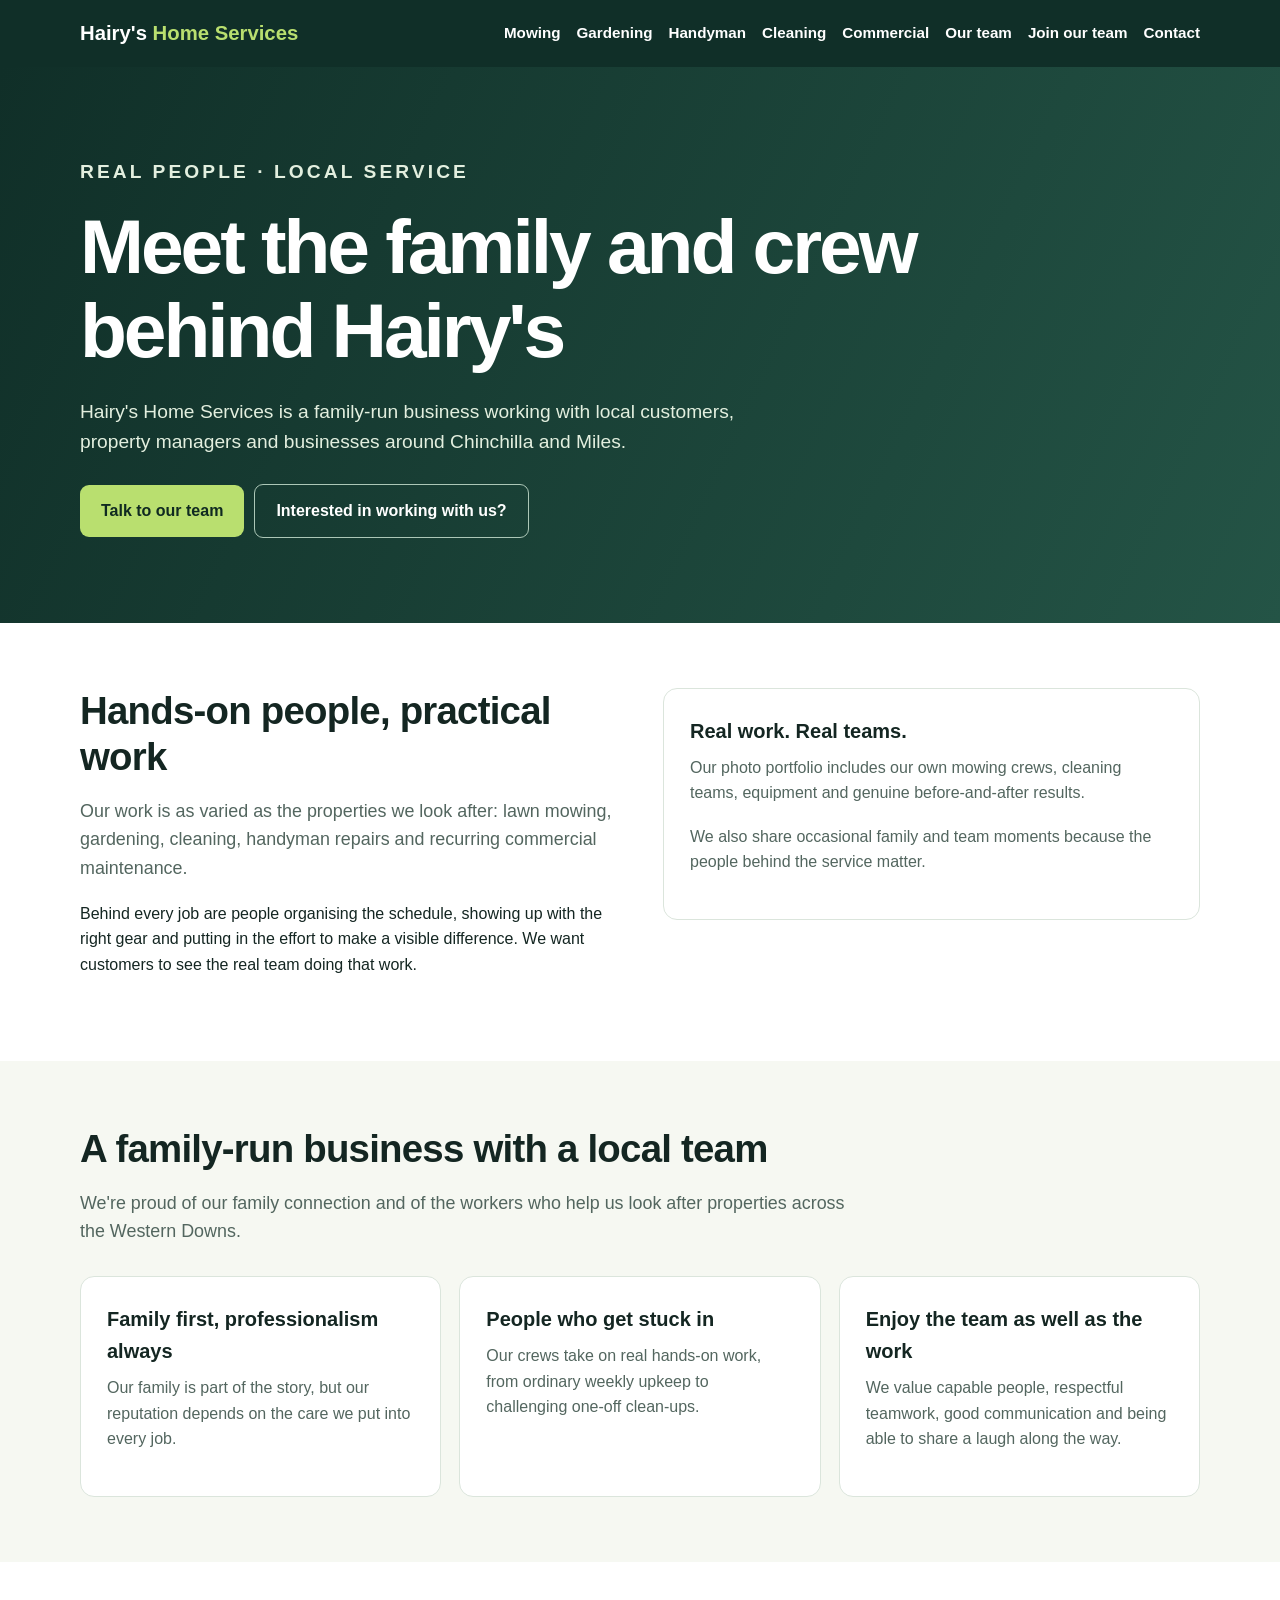
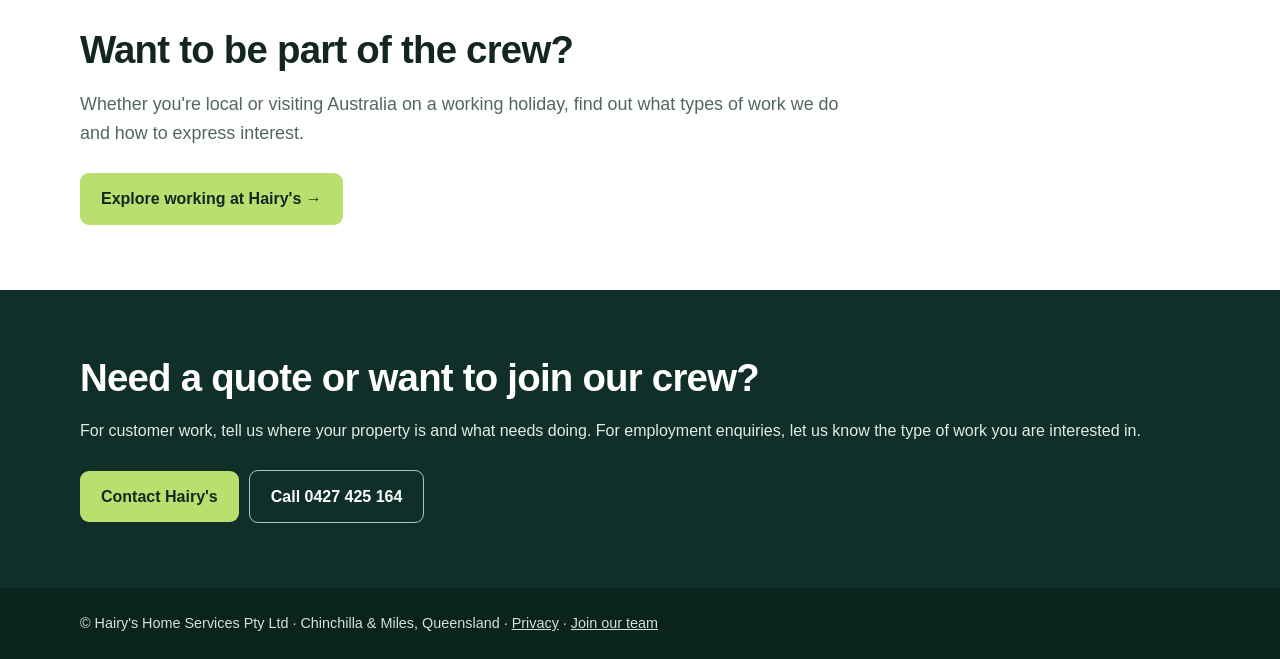
==== about/index.html @ 3b0d7704 "Create about/index.html page for Hairy's team and recruitment" ====
<!doctype html><html lang="en-AU"><head><meta charset="utf-8"><meta name="viewport" content="width=device-width, initial-scale=1"><title>About Hairy's Home Services | Our Chinchilla Team</title><meta name="description" content="Meet the family and people behind Hairy's Home Services in Chinchilla and Miles. Real mowing, gardening, cleaning and maintenance teams."><meta name="robots" content="index,follow"><link rel="canonical" href="https://hairyshomeservices.com.au/about/"><meta property="og:type" content="website"><meta property="og:title" content="About Hairy's Home Services | Our Chinchilla Team"><meta property="og:description" content="Meet the family and people behind Hairy's Home Services in Chinchilla and Miles. Real mowing, gardening, cleaning and maintenance teams."><meta property="og:url" content="https://hairyshomeservices.com.au/about/"><meta name="theme-color" content="#102f28"><link rel="stylesheet" href="/assets/style.css"><script type="application/ld+json">{"@context":"https://schema.org","@type":"WebPage","name":"About Hairy's Home Services | Our Chinchilla Team","description":"Meet the family and people behind Hairy's Home Services in Chinchilla and Miles. Real mowing, gardening, cleaning and maintenance teams.","url":"https://hairyshomeservices.com.au/about/"}</script></head><body><header class="top"><div class="container nav"><a class="logo" href="/">Hairy's <span>Home Services</span></a><nav aria-label="Main navigation"><a href="/lawn-mowing-chinchilla/">Mowing</a><a href="/gardening-chinchilla/">Gardening</a><a href="/handyman-chinchilla/">Handyman</a><a href="/cleaning-chinchilla/">Cleaning</a><a href="/commercial-property-maintenance/">Commercial</a><a href="/about/">Our team</a><a href="/careers/">Join our team</a><a href="/contact/">Contact</a></nav></div></header><main><section class="hero"><div class="container"><p class="eyebrow">Real people · Local service</p><h1>Meet the family and crew behind Hairy's</h1><p>Hairy's Home Services is a family-run business working with local customers, property managers and businesses around Chinchilla and Miles.</p><a class="btn" href="/contact/">Talk to our team</a><a class="btn alt" href="/careers/">Interested in working with us?</a></div></section><section class="section"><div class="container split"><div><h2>Hands-on people, practical work</h2><p class="lead">Our work is as varied as the properties we look after: lawn mowing, gardening, cleaning, handyman repairs and recurring commercial maintenance.</p><p>Behind every job are people organising the schedule, showing up with the right gear and putting in the effort to make a visible difference. We want customers to see the real team doing that work.</p></div><div class="card"><h3>Real work. Real teams.</h3><p>Our photo portfolio includes our own mowing crews, cleaning teams, equipment and genuine before-and-after results.</p><p>We also share occasional family and team moments because the people behind the service matter.</p></div></div></section><section class="section tint"><div class="container"><h2>A family-run business with a local team</h2><p class="lead">We're proud of our family connection and of the workers who help us look after properties across the Western Downs.</p><div class="cards"><article class="card"><h3>Family first, professionalism always</h3><p>Our family is part of the story, but our reputation depends on the care we put into every job.</p></article><article class="card"><h3>People who get stuck in</h3><p>Our crews take on real hands-on work, from ordinary weekly upkeep to challenging one-off clean-ups.</p></article><article class="card"><h3>Enjoy the team as well as the work</h3><p>We value capable people, respectful teamwork, good communication and being able to share a laugh along the way.</p></article></div></div></section><section class="section"><div class="container"><h2>Want to be part of the crew?</h2><p class="lead">Whether you're local or visiting Australia on a working holiday, find out what types of work we do and how to express interest.</p><a class="btn" href="/careers/">Explore working at Hairy's →</a></div></section></main><section class="section contact" id="contact"><div class="container"><h2>Need a quote or want to join our crew?</h2><p>For customer work, tell us where your property is and what needs doing. For employment enquiries, let us know the type of work you are interested in.</p><a class="btn" href="/contact/">Contact Hairy's</a><a class="btn alt" href="tel:+61427425164">Call 0427 425 164</a></div></section><footer><div class="container">© Hairy's Home Services Pty Ltd · Chinchilla & Miles, Queensland · <a href="/privacy/">Privacy</a> · <a href="/careers/">Join our team</a></div></footer></body></html>
---- assets/style.css ----
:root{--navy:#102f28;--green:#b9df6f;--ink:#142622;--muted:#53665f;--cream:#f6f8f2;--white:#fff}*{box-sizing:border-box}html{scroll-behavior:smooth}body{margin:0;font-family:Arial,Helvetica,sans-serif;color:var(--ink);line-height:1.6;background:#fff}a{color:inherit}a:focus-visible,button:focus-visible{outline:3px solid #d58b18;outline-offset:3px}.container{width:min(1120px,92%);margin:auto}.top{background:var(--navy);color:#fff}.nav{display:flex;align-items:center;justify-content:space-between;flex-wrap:wrap;gap:1rem;padding:17px 0}.logo{text-decoration:none;font-size:1.27rem;font-weight:800}.logo span{color:var(--green)}nav{display:flex;gap:1rem;flex-wrap:wrap}nav a{text-decoration:none;font-weight:600;font-size:.95rem}nav a:hover{text-decoration:underline}.hero{background:linear-gradient(115deg,#102f28,#245446);color:white;padding:90px 0 85px}.hero h1{font-size:clamp(2.4rem,6vw,4.8rem);line-height:1.09;max-width:900px;letter-spacing:-.04em;margin:0 0 24px}.hero p{font-size:1.2rem;max-width:710px;color:#e3efdf}.eyebrow{font-size:.85rem;text-transform:uppercase;letter-spacing:.16em;font-weight:800;color:var(--green)}.btn{display:inline-block;text-decoration:none;border-radius:9px;background:var(--green);color:#102a21;padding:13px 21px;font-weight:800;margin:8px 10px 0 0}.btn.alt{background:transparent;border:1px solid #acc7b7;color:white}.section{padding:65px 0}.section.tint{background:var(--cream)}h2{font-size:clamp(1.8rem,3vw,2.5rem);line-height:1.2;letter-spacing:-.02em;margin:0 0 17px}h3{margin:0 0 8px;font-size:1.25rem}p{margin:0 0 18px}.lead{color:var(--muted);font-size:1.12rem;max-width:780px}.cards{display:grid;grid-template-columns:repeat(auto-fit,minmax(245px,1fr));gap:18px;margin-top:30px}.card{background:white;border:1px solid #dbe5dc;border-radius:14px;padding:26px}.card p{color:var(--muted)}.card a{font-weight:800;color:#22523e}.facts{display:grid;grid-template-columns:repeat(auto-fit,minmax(220px,1fr));gap:18px;margin-top:25px}.fact{border-left:4px solid #619b44;padding:8px 18px;background:#fff}.split{display:grid;grid-template-columns:1fr 1fr;gap:46px;align-items:start}.list{padding-left:20px}.list li{margin-bottom:11px}.contact{background:var(--navy);color:#fff}.contact p{color:#e1ece4}.contact a:not(.btn){color:var(--green)}footer{background:#0b231d;color:#d4e2da;padding:24px 0;font-size:.9rem}.crumb{font-size:.9rem;margin-bottom:20px;color:#d4e2da}.small{font-size:.88rem;color:var(--muted)}@media(max-width:700px){.split{grid-template-columns:1fr}.hero{padding:65px 0}.nav{align-items:flex-start}nav{gap:.75rem}}
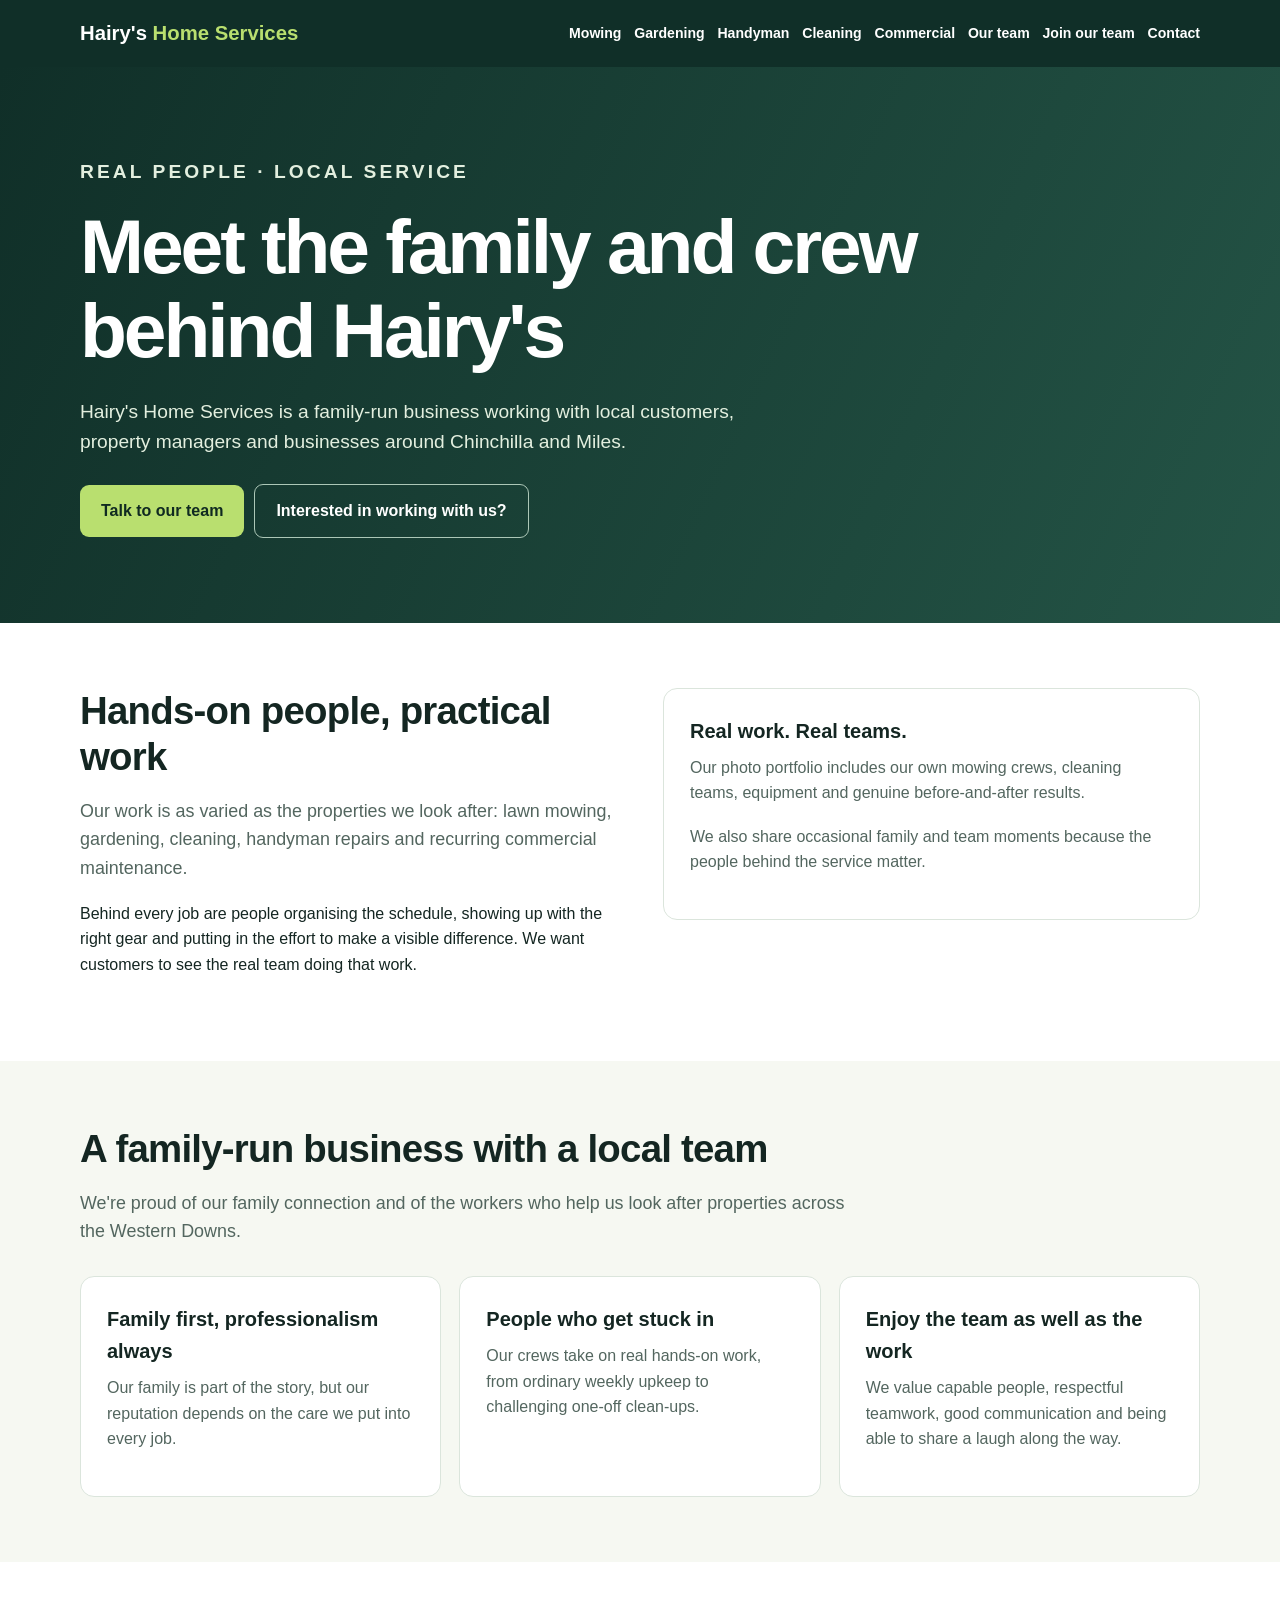
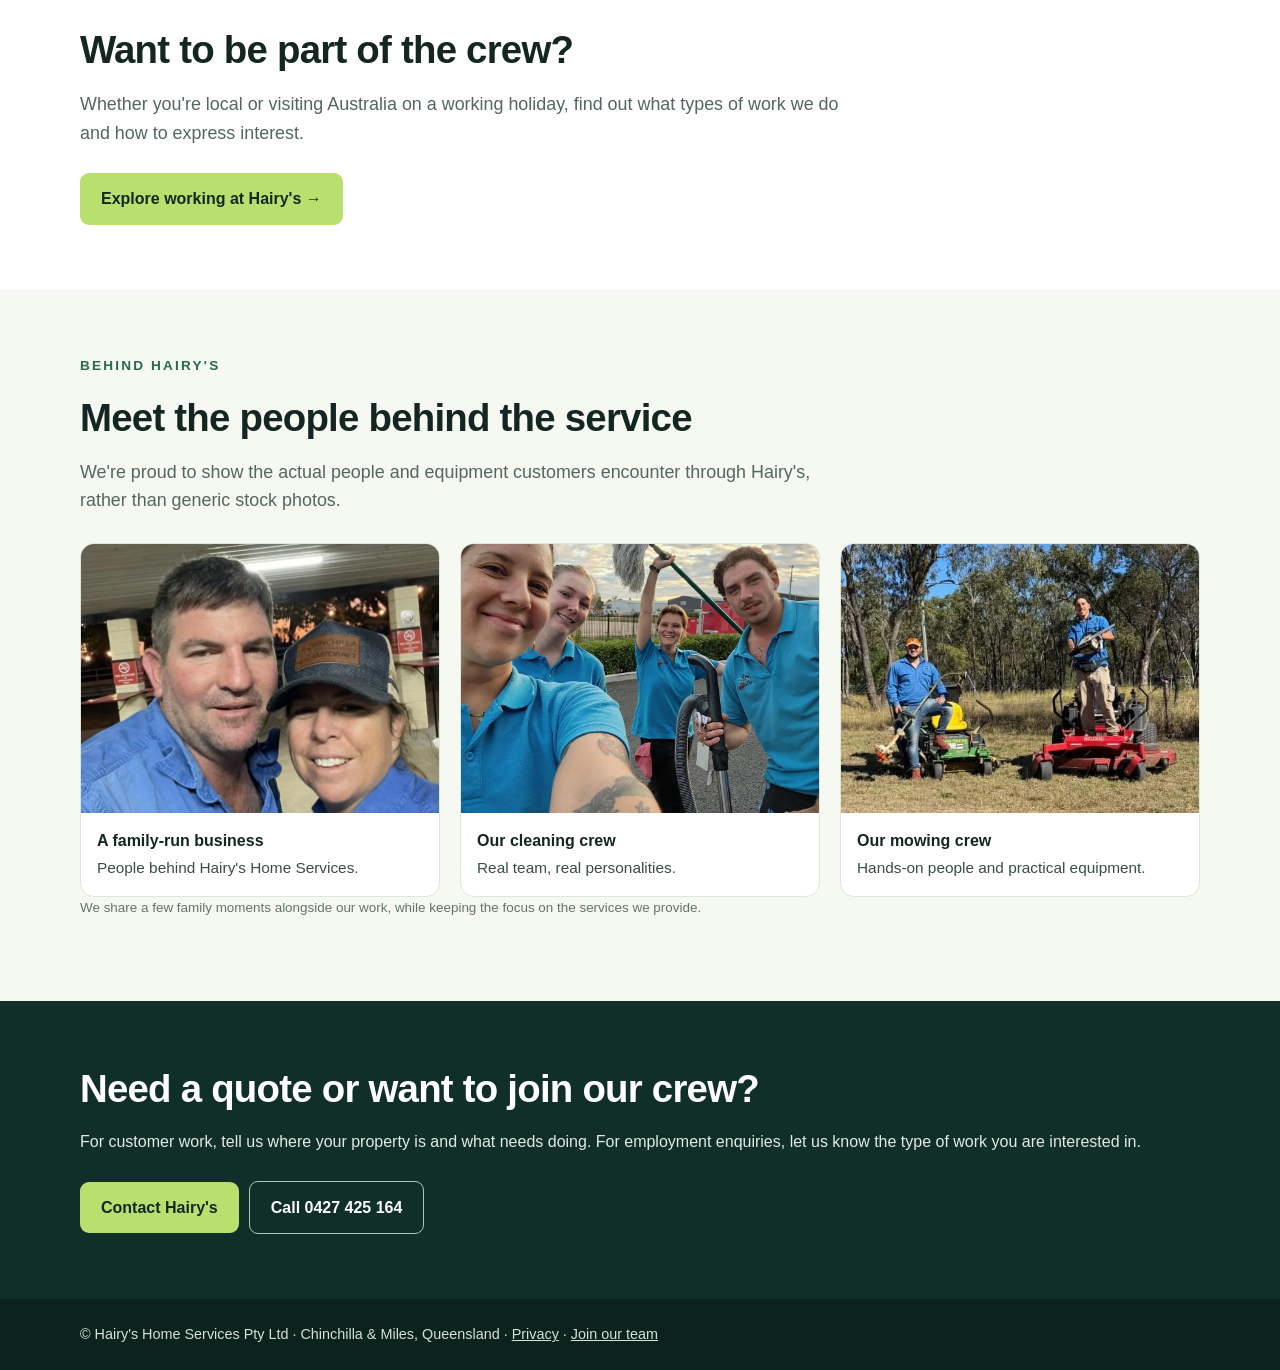
==== commit f0ef0417: "Add genuine Hairy's photos and portfolio to about/index.html" ====
--- a/about/index.html
+++ b/about/index.html
@@ -1 +1 @@
-<!doctype html><html lang="en-AU"><head><meta charset="utf-8"><meta name="viewport" content="width=device-width, initial-scale=1"><title>About Hairy's Home Services | Our Chinchilla Team</title><meta name="description" content="Meet the family and people behind Hairy's Home Services in Chinchilla and Miles. Real mowing, gardening, cleaning and maintenance teams."><meta name="robots" content="index,follow"><link rel="canonical" href="https://hairyshomeservices.com.au/about/"><meta property="og:type" content="website"><meta property="og:title" content="About Hairy's Home Services | Our Chinchilla Team"><meta property="og:description" content="Meet the family and people behind Hairy's Home Services in Chinchilla and Miles. Real mowing, gardening, cleaning and maintenance teams."><meta property="og:url" content="https://hairyshomeservices.com.au/about/"><meta name="theme-color" content="#102f28"><link rel="stylesheet" href="/assets/style.css"><script type="application/ld+json">{"@context":"https://schema.org","@type":"WebPage","name":"About Hairy's Home Services | Our Chinchilla Team","description":"Meet the family and people behind Hairy's Home Services in Chinchilla and Miles. Real mowing, gardening, cleaning and maintenance teams.","url":"https://hairyshomeservices.com.au/about/"}</script></head><body><header class="top"><div class="container nav"><a class="logo" href="/">Hairy's <span>Home Services</span></a><nav aria-label="Main navigation"><a href="/lawn-mowing-chinchilla/">Mowing</a><a href="/gardening-chinchilla/">Gardening</a><a href="/handyman-chinchilla/">Handyman</a><a href="/cleaning-chinchilla/">Cleaning</a><a href="/commercial-property-maintenance/">Commercial</a><a href="/about/">Our team</a><a href="/careers/">Join our team</a><a href="/contact/">Contact</a></nav></div></header><main><section class="hero"><div class="container"><p class="eyebrow">Real people · Local service</p><h1>Meet the family and crew behind Hairy's</h1><p>Hairy's Home Services is a family-run business working with local customers, property managers and businesses around Chinchilla and Miles.</p><a class="btn" href="/contact/">Talk to our team</a><a class="btn alt" href="/careers/">Interested in working with us?</a></div></section><section class="section"><div class="container split"><div><h2>Hands-on people, practical work</h2><p class="lead">Our work is as varied as the properties we look after: lawn mowing, gardening, cleaning, handyman repairs and recurring commercial maintenance.</p><p>Behind every job are people organising the schedule, showing up with the right gear and putting in the effort to make a visible difference. We want customers to see the real team doing that work.</p></div><div class="card"><h3>Real work. Real teams.</h3><p>Our photo portfolio includes our own mowing crews, cleaning teams, equipment and genuine before-and-after results.</p><p>We also share occasional family and team moments because the people behind the service matter.</p></div></div></section><section class="section tint"><div class="container"><h2>A family-run business with a local team</h2><p class="lead">We're proud of our family connection and of the workers who help us look after properties across the Western Downs.</p><div class="cards"><article class="card"><h3>Family first, professionalism always</h3><p>Our family is part of the story, but our reputation depends on the care we put into every job.</p></article><article class="card"><h3>People who get stuck in</h3><p>Our crews take on real hands-on work, from ordinary weekly upkeep to challenging one-off clean-ups.</p></article><article class="card"><h3>Enjoy the team as well as the work</h3><p>We value capable people, respectful teamwork, good communication and being able to share a laugh along the way.</p></article></div></div></section><section class="section"><div class="container"><h2>Want to be part of the crew?</h2><p class="lead">Whether you're local or visiting Australia on a working holiday, find out what types of work we do and how to express interest.</p><a class="btn" href="/careers/">Explore working at Hairy's →</a></div></section></main><section class="section contact" id="contact"><div class="container"><h2>Need a quote or want to join our crew?</h2><p>For customer work, tell us where your property is and what needs doing. For employment enquiries, let us know the type of work you are interested in.</p><a class="btn" href="/contact/">Contact Hairy's</a><a class="btn alt" href="tel:+61427425164">Call 0427 425 164</a></div></section><footer><div class="container">© Hairy's Home Services Pty Ltd · Chinchilla & Miles, Queensland · <a href="/privacy/">Privacy</a> · <a href="/careers/">Join our team</a></div></footer></body></html>+<!doctype html><html lang="en-AU"><head><meta charset="utf-8"><meta name="viewport" content="width=device-width, initial-scale=1"><title>About Hairy's Home Services | Our Chinchilla Team</title><meta name="description" content="Meet the family and people behind Hairy's Home Services in Chinchilla and Miles. Real mowing, gardening, cleaning and maintenance teams."><meta name="robots" content="index,follow"><link rel="canonical" href="https://hairyshomeservices.com.au/about/"><meta property="og:type" content="website"><meta property="og:title" content="About Hairy's Home Services | Our Chinchilla Team"><meta property="og:description" content="Meet the family and people behind Hairy's Home Services in Chinchilla and Miles. Real mowing, gardening, cleaning and maintenance teams."><meta property="og:url" content="https://hairyshomeservices.com.au/about/"><meta name="theme-color" content="#102f28"><link rel="stylesheet" href="/assets/style.css"><script type="application/ld+json">{"@context":"https://schema.org","@type":"WebPage","name":"About Hairy's Home Services | Our Chinchilla Team","description":"Meet the family and people behind Hairy's Home Services in Chinchilla and Miles. Real mowing, gardening, cleaning and maintenance teams.","url":"https://hairyshomeservices.com.au/about/"}</script></head><body><header class="top"><div class="container nav"><a class="logo" href="/">Hairy's <span>Home Services</span></a><nav aria-label="Main navigation"><a href="/lawn-mowing-chinchilla/">Mowing</a><a href="/gardening-chinchilla/">Gardening</a><a href="/handyman-chinchilla/">Handyman</a><a href="/cleaning-chinchilla/">Cleaning</a><a href="/commercial-property-maintenance/">Commercial</a><a href="/about/">Our team</a><a href="/careers/">Join our team</a><a href="/contact/">Contact</a></nav></div></header><main><section class="hero"><div class="container"><p class="eyebrow">Real people · Local service</p><h1>Meet the family and crew behind Hairy's</h1><p>Hairy's Home Services is a family-run business working with local customers, property managers and businesses around Chinchilla and Miles.</p><a class="btn" href="/contact/">Talk to our team</a><a class="btn alt" href="/careers/">Interested in working with us?</a></div></section><section class="section"><div class="container split"><div><h2>Hands-on people, practical work</h2><p class="lead">Our work is as varied as the properties we look after: lawn mowing, gardening, cleaning, handyman repairs and recurring commercial maintenance.</p><p>Behind every job are people organising the schedule, showing up with the right gear and putting in the effort to make a visible difference. We want customers to see the real team doing that work.</p></div><div class="card"><h3>Real work. Real teams.</h3><p>Our photo portfolio includes our own mowing crews, cleaning teams, equipment and genuine before-and-after results.</p><p>We also share occasional family and team moments because the people behind the service matter.</p></div></div></section><section class="section tint"><div class="container"><h2>A family-run business with a local team</h2><p class="lead">We're proud of our family connection and of the workers who help us look after properties across the Western Downs.</p><div class="cards"><article class="card"><h3>Family first, professionalism always</h3><p>Our family is part of the story, but our reputation depends on the care we put into every job.</p></article><article class="card"><h3>People who get stuck in</h3><p>Our crews take on real hands-on work, from ordinary weekly upkeep to challenging one-off clean-ups.</p></article><article class="card"><h3>Enjoy the team as well as the work</h3><p>We value capable people, respectful teamwork, good communication and being able to share a laugh along the way.</p></article></div></div></section><section class="section"><div class="container"><h2>Want to be part of the crew?</h2><p class="lead">Whether you're local or visiting Australia on a working holiday, find out what types of work we do and how to express interest.</p><a class="btn" href="/careers/">Explore working at Hairy's →</a></div></section><section class="section tint" id="meet-us"><div class="container"><p class="eyebrow dark">Behind Hairy's</p><h2>Meet the people behind the service</h2><p class="lead">We're proud to show the actual people and equipment customers encounter through Hairy's, rather than generic stock photos.</p><div class="gallery-grid"><figure class="photo-card"><img src="/assets/images/team-owners.webp" alt="Two members of Hairy's Home Services wearing branded uniforms and caps" loading="lazy" width="900" height="675"><figcaption><strong>A family-run business</strong>People behind Hairy's Home Services.</figcaption></figure><figure class="photo-card"><img src="/assets/images/team-cleaners.webp" alt="Hairy's cleaning crew smiling together with cleaning equipment" loading="lazy" width="900" height="675"><figcaption><strong>Our cleaning crew</strong>Real team, real personalities.</figcaption></figure><figure class="photo-card"><img src="/assets/images/mowing-team-equipment.webp" alt="Two members of Hairy's mowing crew posing with their equipment" loading="lazy" width="900" height="675"><figcaption><strong>Our mowing crew</strong>Hands-on people and practical equipment.</figcaption></figure></div><p class="footnote">We share a few family moments alongside our work, while keeping the focus on the services we provide.</p></div></section></main><section class="section contact" id="contact"><div class="container"><h2>Need a quote or want to join our crew?</h2><p>For customer work, tell us where your property is and what needs doing. For employment enquiries, let us know the type of work you are interested in.</p><a class="btn" href="/contact/">Contact Hairy's</a><a class="btn alt" href="tel:+61427425164">Call 0427 425 164</a></div></section><footer><div class="container">© Hairy's Home Services Pty Ltd · Chinchilla & Miles, Queensland · <a href="/privacy/">Privacy</a> · <a href="/careers/">Join our team</a></div></footer></body></html>
--- a/assets/style.css
+++ b/assets/style.css
@@ -1 +1,39 @@
-:root{--navy:#102f28;--green:#b9df6f;--ink:#142622;--muted:#53665f;--cream:#f6f8f2;--white:#fff}*{box-sizing:border-box}html{scroll-behavior:smooth}body{margin:0;font-family:Arial,Helvetica,sans-serif;color:var(--ink);line-height:1.6;background:#fff}a{color:inherit}a:focus-visible,button:focus-visible{outline:3px solid #d58b18;outline-offset:3px}.container{width:min(1120px,92%);margin:auto}.top{background:var(--navy);color:#fff}.nav{display:flex;align-items:center;justify-content:space-between;flex-wrap:wrap;gap:1rem;padding:17px 0}.logo{text-decoration:none;font-size:1.27rem;font-weight:800}.logo span{color:var(--green)}nav{display:flex;gap:1rem;flex-wrap:wrap}nav a{text-decoration:none;font-weight:600;font-size:.95rem}nav a:hover{text-decoration:underline}.hero{background:linear-gradient(115deg,#102f28,#245446);color:white;padding:90px 0 85px}.hero h1{font-size:clamp(2.4rem,6vw,4.8rem);line-height:1.09;max-width:900px;letter-spacing:-.04em;margin:0 0 24px}.hero p{font-size:1.2rem;max-width:710px;color:#e3efdf}.eyebrow{font-size:.85rem;text-transform:uppercase;letter-spacing:.16em;font-weight:800;color:var(--green)}.btn{display:inline-block;text-decoration:none;border-radius:9px;background:var(--green);color:#102a21;padding:13px 21px;font-weight:800;margin:8px 10px 0 0}.btn.alt{background:transparent;border:1px solid #acc7b7;color:white}.section{padding:65px 0}.section.tint{background:var(--cream)}h2{font-size:clamp(1.8rem,3vw,2.5rem);line-height:1.2;letter-spacing:-.02em;margin:0 0 17px}h3{margin:0 0 8px;font-size:1.25rem}p{margin:0 0 18px}.lead{color:var(--muted);font-size:1.12rem;max-width:780px}.cards{display:grid;grid-template-columns:repeat(auto-fit,minmax(245px,1fr));gap:18px;margin-top:30px}.card{background:white;border:1px solid #dbe5dc;border-radius:14px;padding:26px}.card p{color:var(--muted)}.card a{font-weight:800;color:#22523e}.facts{display:grid;grid-template-columns:repeat(auto-fit,minmax(220px,1fr));gap:18px;margin-top:25px}.fact{border-left:4px solid #619b44;padding:8px 18px;background:#fff}.split{display:grid;grid-template-columns:1fr 1fr;gap:46px;align-items:start}.list{padding-left:20px}.list li{margin-bottom:11px}.contact{background:var(--navy);color:#fff}.contact p{color:#e1ece4}.contact a:not(.btn){color:var(--green)}footer{background:#0b231d;color:#d4e2da;padding:24px 0;font-size:.9rem}.crumb{font-size:.9rem;margin-bottom:20px;color:#d4e2da}.small{font-size:.88rem;color:var(--muted)}@media(max-width:700px){.split{grid-template-columns:1fr}.hero{padding:65px 0}.nav{align-items:flex-start}nav{gap:.75rem}}+:root{--navy:#102f28;--green:#b9df6f;--ink:#142622;--muted:#53665f;--cream:#f6f8f2;--white:#fff}*{box-sizing:border-box}html{scroll-behavior:smooth}body{margin:0;font-family:Arial,Helvetica,sans-serif;color:var(--ink);line-height:1.6;background:#fff}a{color:inherit}a:focus-visible,button:focus-visible{outline:3px solid #d58b18;outline-offset:3px}.container{width:min(1120px,92%);margin:auto}.top{background:var(--navy);color:#fff}.nav{display:flex;align-items:center;justify-content:space-between;flex-wrap:wrap;gap:1rem;padding:17px 0}.logo{text-decoration:none;font-size:1.27rem;font-weight:800}.logo span{color:var(--green)}nav{display:flex;gap:1rem;flex-wrap:wrap}nav a{text-decoration:none;font-weight:600;font-size:.95rem}nav a:hover{text-decoration:underline}.hero{background:linear-gradient(115deg,#102f28,#245446);color:white;padding:90px 0 85px}.hero h1{font-size:clamp(2.4rem,6vw,4.8rem);line-height:1.09;max-width:900px;letter-spacing:-.04em;margin:0 0 24px}.hero p{font-size:1.2rem;max-width:710px;color:#e3efdf}.eyebrow{font-size:.85rem;text-transform:uppercase;letter-spacing:.16em;font-weight:800;color:var(--green)}.btn{display:inline-block;text-decoration:none;border-radius:9px;background:var(--green);color:#102a21;padding:13px 21px;font-weight:800;margin:8px 10px 0 0}.btn.alt{background:transparent;border:1px solid #acc7b7;color:white}.section{padding:65px 0}.section.tint{background:var(--cream)}h2{font-size:clamp(1.8rem,3vw,2.5rem);line-height:1.2;letter-spacing:-.02em;margin:0 0 17px}h3{margin:0 0 8px;font-size:1.25rem}p{margin:0 0 18px}.lead{color:var(--muted);font-size:1.12rem;max-width:780px}.cards{display:grid;grid-template-columns:repeat(auto-fit,minmax(245px,1fr));gap:18px;margin-top:30px}.card{background:white;border:1px solid #dbe5dc;border-radius:14px;padding:26px}.card p{color:var(--muted)}.card a{font-weight:800;color:#22523e}.facts{display:grid;grid-template-columns:repeat(auto-fit,minmax(220px,1fr));gap:18px;margin-top:25px}.fact{border-left:4px solid #619b44;padding:8px 18px;background:#fff}.split{display:grid;grid-template-columns:1fr 1fr;gap:46px;align-items:start}.list{padding-left:20px}.list li{margin-bottom:11px}.contact{background:var(--navy);color:#fff}.contact p{color:#e1ece4}.contact a:not(.btn){color:var(--green)}footer{background:#0b231d;color:#d4e2da;padding:24px 0;font-size:.9rem}.crumb{font-size:.9rem;margin-bottom:20px;color:#d4e2da}.small{font-size:.88rem;color:var(--muted)}@media(max-width:700px){.split{grid-template-columns:1fr}.hero{padding:65px 0}.nav{align-items:flex-start}nav{gap:.75rem}}
+
+/* Genuine work and team photography – October 2026 */
+.nav .brand-logo{display:flex;align-items:center;gap:12px;font-weight:800;text-decoration:none}
+.brand-logo img{display:block;width:132px;height:63px;object-fit:contain;background:white;border-radius:7px;padding:5px}
+.brand-logo .brand-text{display:block;font-size:1.08rem;line-height:1.17;max-width:126px}
+.brand-text strong{color:var(--green)}
+.nav nav{align-items:center;gap:.8rem}
+.nav nav a{font-size:.88rem}
+.nav nav a.active{text-decoration:underline;text-decoration-color:var(--green);text-underline-offset:6px}
+.hero-inner{display:grid;grid-template-columns:minmax(0,1.07fr) minmax(0,0.93fr);gap:44px;align-items:center}
+.hero-inner h1{font-size:clamp(2.35rem,5vw,4rem)}
+.hero-figure{margin:0}
+.hero-figure img{display:block;width:100%;aspect-ratio:5 / 4;object-fit:cover;border-radius:20px;box-shadow:0 15px 35px #0003}
+.hero-figure figcaption{font-size:.84rem;color:#dcebdc;margin-top:10px}
+.gallery-grid{display:grid;grid-template-columns:repeat(3,minmax(0,1fr));gap:20px;margin-top:28px}
+.photo-card{margin:0;background:#fff;border:1px solid #dfe7dc;border-radius:14px;overflow:hidden}
+.photo-card img{display:block;width:100%;height:auto;aspect-ratio:4 / 3;object-fit:cover;background:#edf0e8}
+.photo-card figcaption{padding:15px 16px;color:#384e43;font-size:.96rem}
+.photo-card figcaption strong{display:block;color:var(--ink);font-size:1rem;margin-bottom:3px}
+.photo-card figcaption a{color:#1f6844;font-weight:700}
+.pair-grid{display:grid;grid-template-columns:repeat(2,minmax(0,1fr));gap:12px;margin-top:18px}
+.pair-grid figure{margin:0;overflow:hidden;border:1px solid #dee6dc;border-radius:12px;background:#fff}
+.pair-grid img{display:block;width:100%;height:auto;aspect-ratio:4 / 3;object-fit:cover}
+.pair-grid figcaption{font-size:.88rem;padding:10px 13px;font-weight:800;color:var(--navy)}
+.before-after{margin:28px 0 6px}
+.case-title{margin:0 0 7px;font-size:1.2rem}
+.case-description{color:var(--muted);font-size:.95rem}
+.photo-row{display:grid;grid-template-columns:1fr 1fr;align-items:center;gap:40px}
+.photo-row img{width:100%;height:auto;aspect-ratio:4 / 3;object-fit:cover;border-radius:16px;box-shadow:0 8px 24px #15342817}
+.photo-row figure{margin:0}
+.photo-row figcaption{font-size:.88rem;color:var(--muted);margin-top:7px}
+.eyebrow.dark{color:#27694c}
+.footnote{font-size:.84rem;color:#61766b}
+.gallery-grid.two{grid-template-columns:repeat(2,minmax(0,1fr))}
+.gallery-grid.four{grid-template-columns:repeat(4,minmax(0,1fr))}
+@media(max-width:900px){.hero-inner,.photo-row{grid-template-columns:1fr}.hero{padding:56px 0}.hero-figure img{max-height:500px}.gallery-grid.four{grid-template-columns:repeat(2,minmax(0,1fr))}.nav .brand-text{display:none}}
+@media(max-width:650px){.gallery-grid,.gallery-grid.two,.gallery-grid.four,.pair-grid{grid-template-columns:1fr}.nav{gap:14px}.nav nav{gap:.75rem;row-gap:7px}.nav nav a{font-size:.84rem}.brand-logo img{width:114px;height:51px}.section{padding:48px 0}.photo-card img{aspect-ratio:16/11}.hero-figure img{aspect-ratio:4/3}}
+@media(prefers-reduced-motion:reduce){html{scroll-behavior:auto}}
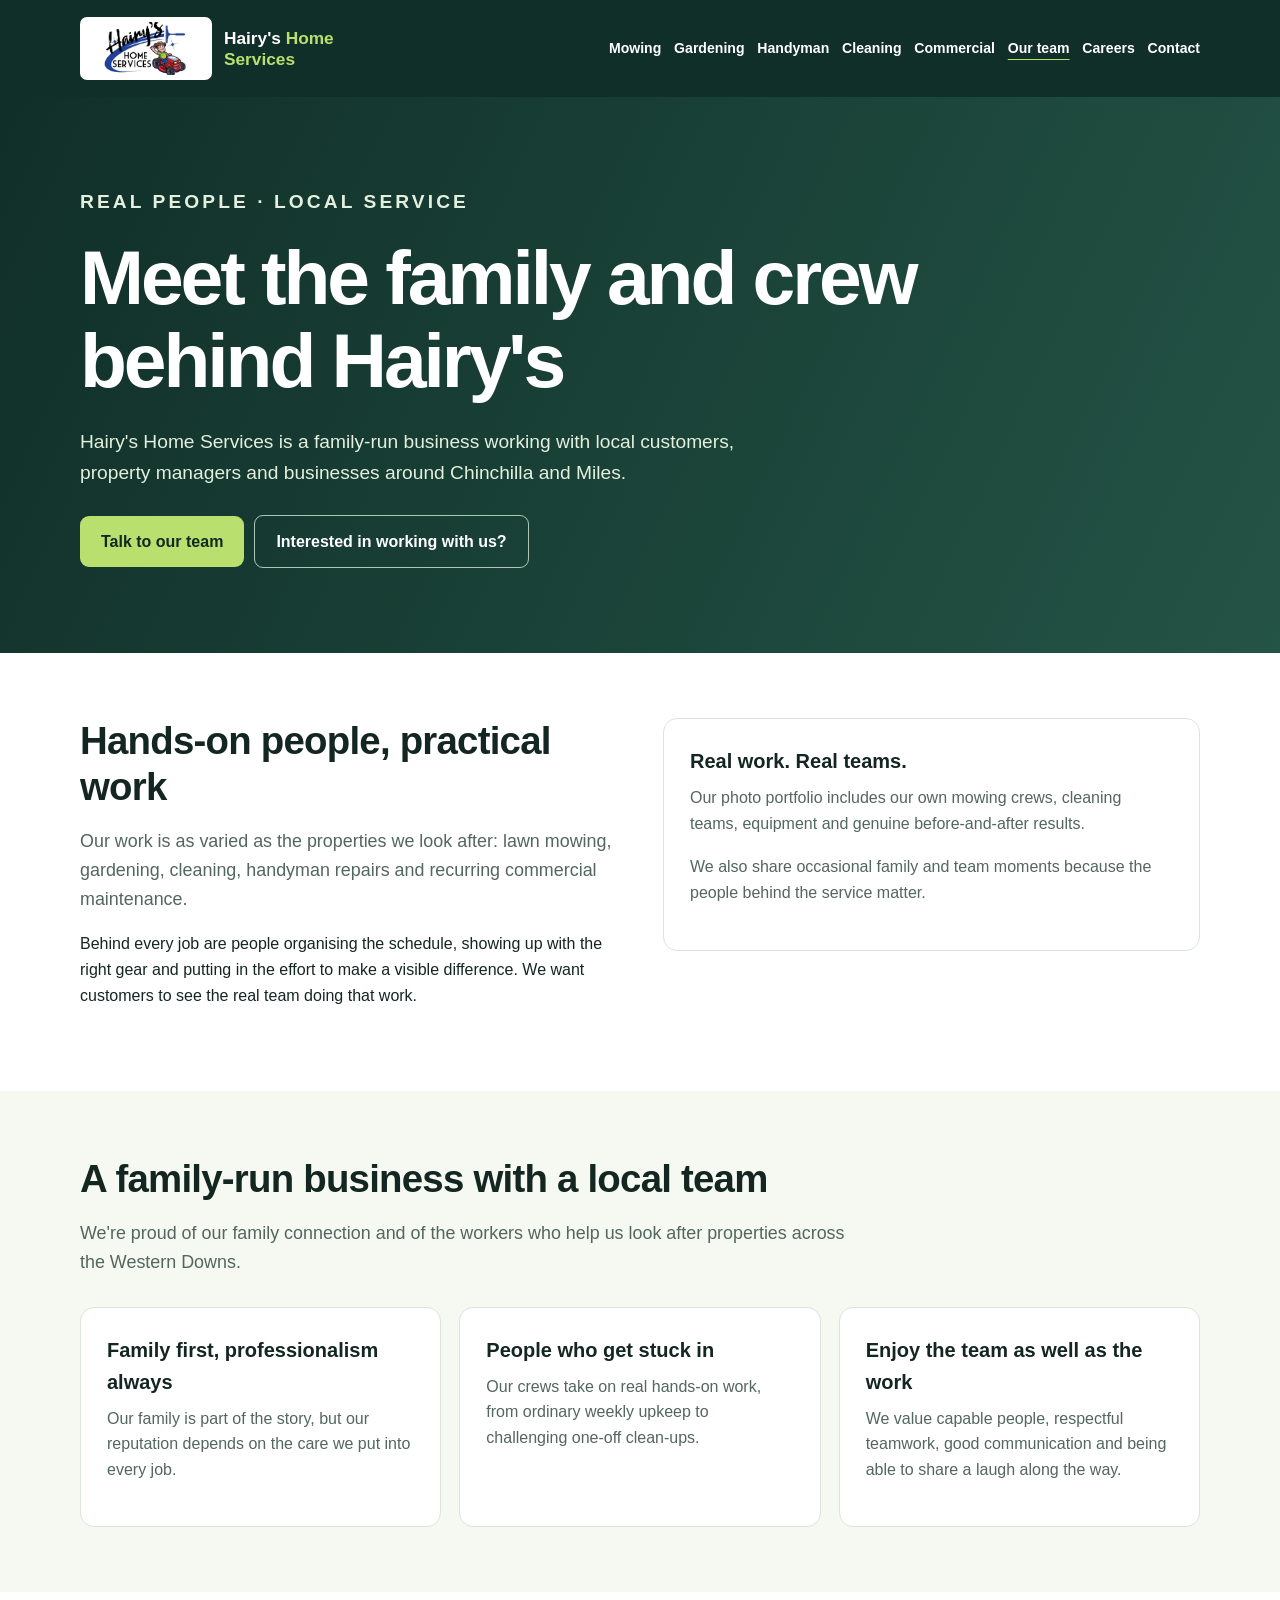
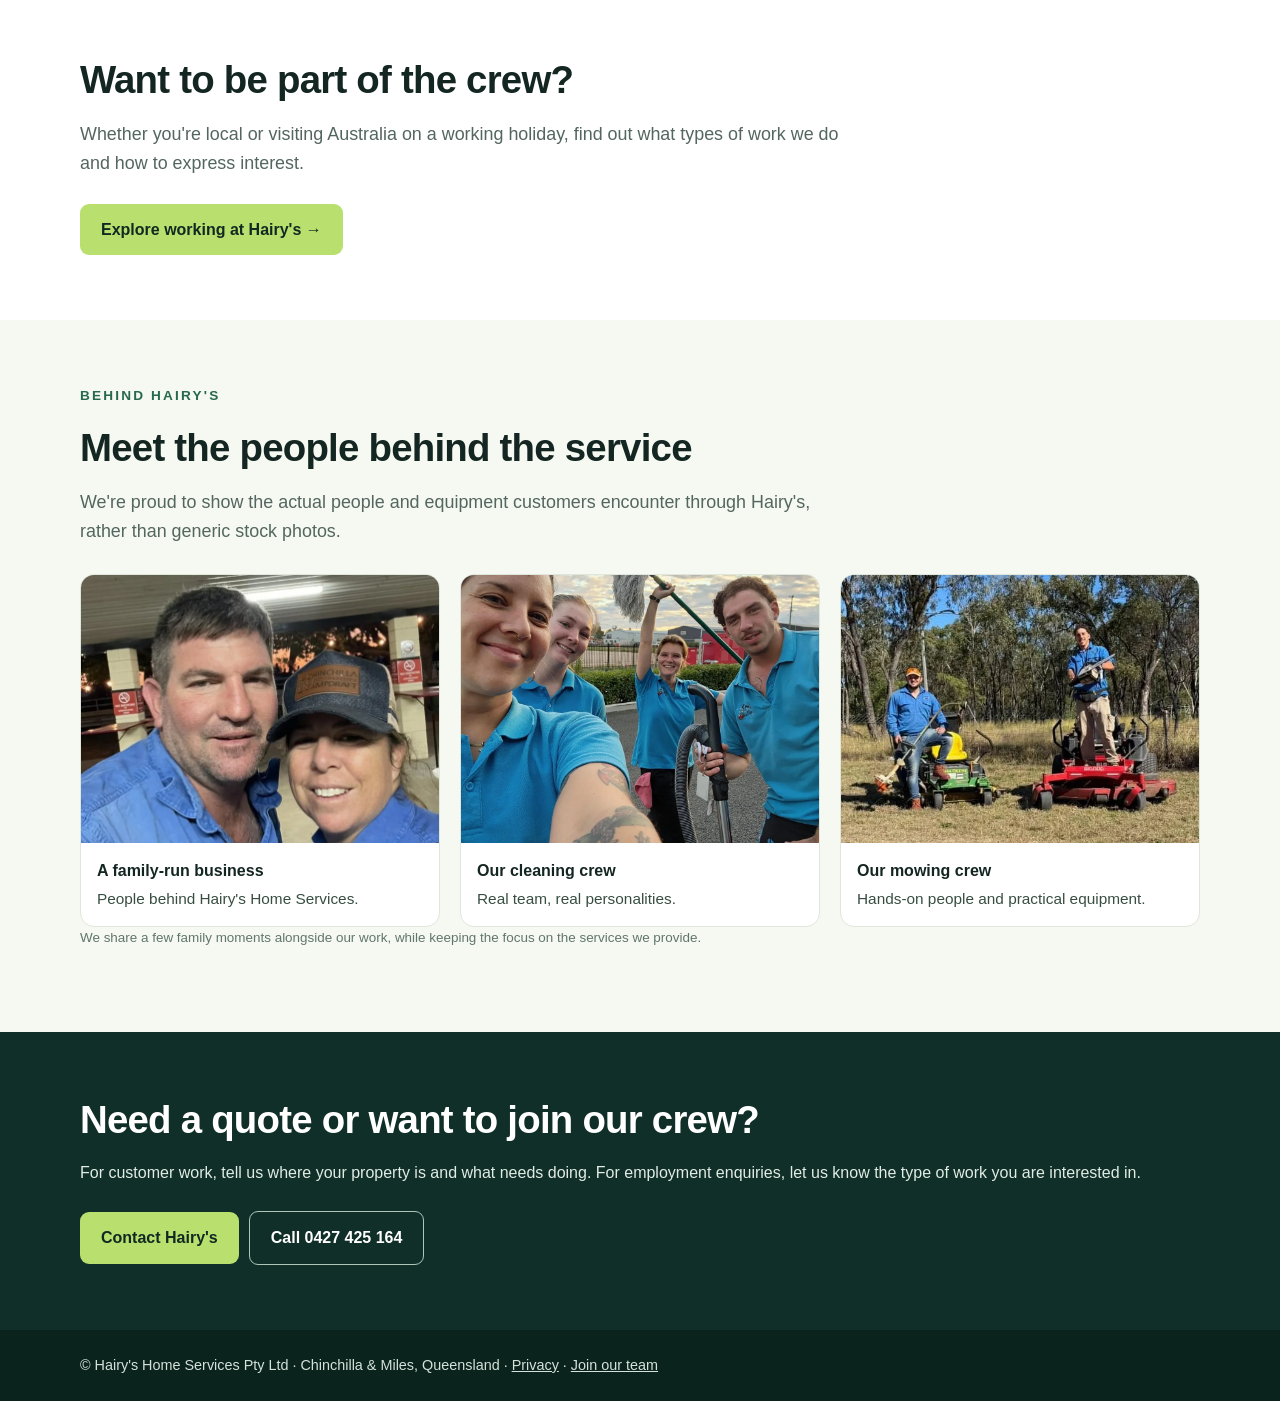
==== commit 4a2d9a1c: "Use Hairy's actual logo and consistent mobile-friendly navigation" ====
--- a/about/index.html
+++ b/about/index.html
@@ -1 +1 @@
-<!doctype html><html lang="en-AU"><head><meta charset="utf-8"><meta name="viewport" content="width=device-width, initial-scale=1"><title>About Hairy's Home Services | Our Chinchilla Team</title><meta name="description" content="Meet the family and people behind Hairy's Home Services in Chinchilla and Miles. Real mowing, gardening, cleaning and maintenance teams."><meta name="robots" content="index,follow"><link rel="canonical" href="https://hairyshomeservices.com.au/about/"><meta property="og:type" content="website"><meta property="og:title" content="About Hairy's Home Services | Our Chinchilla Team"><meta property="og:description" content="Meet the family and people behind Hairy's Home Services in Chinchilla and Miles. Real mowing, gardening, cleaning and maintenance teams."><meta property="og:url" content="https://hairyshomeservices.com.au/about/"><meta name="theme-color" content="#102f28"><link rel="stylesheet" href="/assets/style.css"><script type="application/ld+json">{"@context":"https://schema.org","@type":"WebPage","name":"About Hairy's Home Services | Our Chinchilla Team","description":"Meet the family and people behind Hairy's Home Services in Chinchilla and Miles. Real mowing, gardening, cleaning and maintenance teams.","url":"https://hairyshomeservices.com.au/about/"}</script></head><body><header class="top"><div class="container nav"><a class="logo" href="/">Hairy's <span>Home Services</span></a><nav aria-label="Main navigation"><a href="/lawn-mowing-chinchilla/">Mowing</a><a href="/gardening-chinchilla/">Gardening</a><a href="/handyman-chinchilla/">Handyman</a><a href="/cleaning-chinchilla/">Cleaning</a><a href="/commercial-property-maintenance/">Commercial</a><a href="/about/">Our team</a><a href="/careers/">Join our team</a><a href="/contact/">Contact</a></nav></div></header><main><section class="hero"><div class="container"><p class="eyebrow">Real people · Local service</p><h1>Meet the family and crew behind Hairy's</h1><p>Hairy's Home Services is a family-run business working with local customers, property managers and businesses around Chinchilla and Miles.</p><a class="btn" href="/contact/">Talk to our team</a><a class="btn alt" href="/careers/">Interested in working with us?</a></div></section><section class="section"><div class="container split"><div><h2>Hands-on people, practical work</h2><p class="lead">Our work is as varied as the properties we look after: lawn mowing, gardening, cleaning, handyman repairs and recurring commercial maintenance.</p><p>Behind every job are people organising the schedule, showing up with the right gear and putting in the effort to make a visible difference. We want customers to see the real team doing that work.</p></div><div class="card"><h3>Real work. Real teams.</h3><p>Our photo portfolio includes our own mowing crews, cleaning teams, equipment and genuine before-and-after results.</p><p>We also share occasional family and team moments because the people behind the service matter.</p></div></div></section><section class="section tint"><div class="container"><h2>A family-run business with a local team</h2><p class="lead">We're proud of our family connection and of the workers who help us look after properties across the Western Downs.</p><div class="cards"><article class="card"><h3>Family first, professionalism always</h3><p>Our family is part of the story, but our reputation depends on the care we put into every job.</p></article><article class="card"><h3>People who get stuck in</h3><p>Our crews take on real hands-on work, from ordinary weekly upkeep to challenging one-off clean-ups.</p></article><article class="card"><h3>Enjoy the team as well as the work</h3><p>We value capable people, respectful teamwork, good communication and being able to share a laugh along the way.</p></article></div></div></section><section class="section"><div class="container"><h2>Want to be part of the crew?</h2><p class="lead">Whether you're local or visiting Australia on a working holiday, find out what types of work we do and how to express interest.</p><a class="btn" href="/careers/">Explore working at Hairy's →</a></div></section><section class="section tint" id="meet-us"><div class="container"><p class="eyebrow dark">Behind Hairy's</p><h2>Meet the people behind the service</h2><p class="lead">We're proud to show the actual people and equipment customers encounter through Hairy's, rather than generic stock photos.</p><div class="gallery-grid"><figure class="photo-card"><img src="/assets/images/team-owners.webp" alt="Two members of Hairy's Home Services wearing branded uniforms and caps" loading="lazy" width="900" height="675"><figcaption><strong>A family-run business</strong>People behind Hairy's Home Services.</figcaption></figure><figure class="photo-card"><img src="/assets/images/team-cleaners.webp" alt="Hairy's cleaning crew smiling together with cleaning equipment" loading="lazy" width="900" height="675"><figcaption><strong>Our cleaning crew</strong>Real team, real personalities.</figcaption></figure><figure class="photo-card"><img src="/assets/images/mowing-team-equipment.webp" alt="Two members of Hairy's mowing crew posing with their equipment" loading="lazy" width="900" height="675"><figcaption><strong>Our mowing crew</strong>Hands-on people and practical equipment.</figcaption></figure></div><p class="footnote">We share a few family moments alongside our work, while keeping the focus on the services we provide.</p></div></section></main><section class="section contact" id="contact"><div class="container"><h2>Need a quote or want to join our crew?</h2><p>For customer work, tell us where your property is and what needs doing. For employment enquiries, let us know the type of work you are interested in.</p><a class="btn" href="/contact/">Contact Hairy's</a><a class="btn alt" href="tel:+61427425164">Call 0427 425 164</a></div></section><footer><div class="container">© Hairy's Home Services Pty Ltd · Chinchilla & Miles, Queensland · <a href="/privacy/">Privacy</a> · <a href="/careers/">Join our team</a></div></footer></body></html>+<!doctype html><html lang="en-AU"><head><meta charset="utf-8"><meta name="viewport" content="width=device-width, initial-scale=1"><title>About Hairy's Home Services | Our Chinchilla Team</title><meta name="description" content="Meet the family and people behind Hairy's Home Services in Chinchilla and Miles. Real mowing, gardening, cleaning and maintenance teams."><meta name="robots" content="index,follow"><link rel="canonical" href="https://hairyshomeservices.com.au/about/"><meta property="og:type" content="website"><meta property="og:title" content="About Hairy's Home Services | Our Chinchilla Team"><meta property="og:description" content="Meet the family and people behind Hairy's Home Services in Chinchilla and Miles. Real mowing, gardening, cleaning and maintenance teams."><meta property="og:url" content="https://hairyshomeservices.com.au/about/"><meta name="theme-color" content="#102f28"><link rel="stylesheet" href="/assets/style.css"><script type="application/ld+json">{"@context":"https://schema.org","@type":"WebPage","name":"About Hairy's Home Services | Our Chinchilla Team","description":"Meet the family and people behind Hairy's Home Services in Chinchilla and Miles. Real mowing, gardening, cleaning and maintenance teams.","url":"https://hairyshomeservices.com.au/about/"}</script><meta property="og:image" content="https://hairyshomeservices.com.au/assets/images/mowing-team-equipment.webp"></head><body><header class="top"><div class="container nav"><a class="brand-logo" href="/" aria-label="Hairy's Home Services homepage"><img src="/assets/images/logo-hairys.webp" alt="Hairy's Home Services logo" width="132" height="63"><span class="brand-text">Hairy's <strong>Home Services</strong></span></a><nav aria-label="Main navigation"><a href="/lawn-mowing-chinchilla/">Mowing</a><a href="/gardening-chinchilla/">Gardening</a><a href="/handyman-chinchilla/">Handyman</a><a href="/cleaning-chinchilla/">Cleaning</a><a href="/commercial-property-maintenance/">Commercial</a><a href="/about/" class="active" aria-current="page">Our team</a><a href="/careers/">Careers</a><a href="/contact/">Contact</a></nav></div></header><main><section class="hero"><div class="container"><p class="eyebrow">Real people · Local service</p><h1>Meet the family and crew behind Hairy's</h1><p>Hairy's Home Services is a family-run business working with local customers, property managers and businesses around Chinchilla and Miles.</p><a class="btn" href="/contact/">Talk to our team</a><a class="btn alt" href="/careers/">Interested in working with us?</a></div></section><section class="section"><div class="container split"><div><h2>Hands-on people, practical work</h2><p class="lead">Our work is as varied as the properties we look after: lawn mowing, gardening, cleaning, handyman repairs and recurring commercial maintenance.</p><p>Behind every job are people organising the schedule, showing up with the right gear and putting in the effort to make a visible difference. We want customers to see the real team doing that work.</p></div><div class="card"><h3>Real work. Real teams.</h3><p>Our photo portfolio includes our own mowing crews, cleaning teams, equipment and genuine before-and-after results.</p><p>We also share occasional family and team moments because the people behind the service matter.</p></div></div></section><section class="section tint"><div class="container"><h2>A family-run business with a local team</h2><p class="lead">We're proud of our family connection and of the workers who help us look after properties across the Western Downs.</p><div class="cards"><article class="card"><h3>Family first, professionalism always</h3><p>Our family is part of the story, but our reputation depends on the care we put into every job.</p></article><article class="card"><h3>People who get stuck in</h3><p>Our crews take on real hands-on work, from ordinary weekly upkeep to challenging one-off clean-ups.</p></article><article class="card"><h3>Enjoy the team as well as the work</h3><p>We value capable people, respectful teamwork, good communication and being able to share a laugh along the way.</p></article></div></div></section><section class="section"><div class="container"><h2>Want to be part of the crew?</h2><p class="lead">Whether you're local or visiting Australia on a working holiday, find out what types of work we do and how to express interest.</p><a class="btn" href="/careers/">Explore working at Hairy's →</a></div></section><section class="section tint" id="meet-us"><div class="container"><p class="eyebrow dark">Behind Hairy's</p><h2>Meet the people behind the service</h2><p class="lead">We're proud to show the actual people and equipment customers encounter through Hairy's, rather than generic stock photos.</p><div class="gallery-grid"><figure class="photo-card"><img src="/assets/images/team-owners.webp" alt="Two members of Hairy's Home Services wearing branded uniforms and caps" loading="lazy" width="900" height="675"><figcaption><strong>A family-run business</strong>People behind Hairy's Home Services.</figcaption></figure><figure class="photo-card"><img src="/assets/images/team-cleaners.webp" alt="Hairy's cleaning crew smiling together with cleaning equipment" loading="lazy" width="900" height="675"><figcaption><strong>Our cleaning crew</strong>Real team, real personalities.</figcaption></figure><figure class="photo-card"><img src="/assets/images/mowing-team-equipment.webp" alt="Two members of Hairy's mowing crew posing with their equipment" loading="lazy" width="900" height="675"><figcaption><strong>Our mowing crew</strong>Hands-on people and practical equipment.</figcaption></figure></div><p class="footnote">We share a few family moments alongside our work, while keeping the focus on the services we provide.</p></div></section></main><section class="section contact" id="contact"><div class="container"><h2>Need a quote or want to join our crew?</h2><p>For customer work, tell us where your property is and what needs doing. For employment enquiries, let us know the type of work you are interested in.</p><a class="btn" href="/contact/">Contact Hairy's</a><a class="btn alt" href="tel:+61427425164">Call 0427 425 164</a></div></section><footer><div class="container">© Hairy's Home Services Pty Ltd · Chinchilla & Miles, Queensland · <a href="/privacy/">Privacy</a> · <a href="/careers/">Join our team</a></div></footer></body></html>
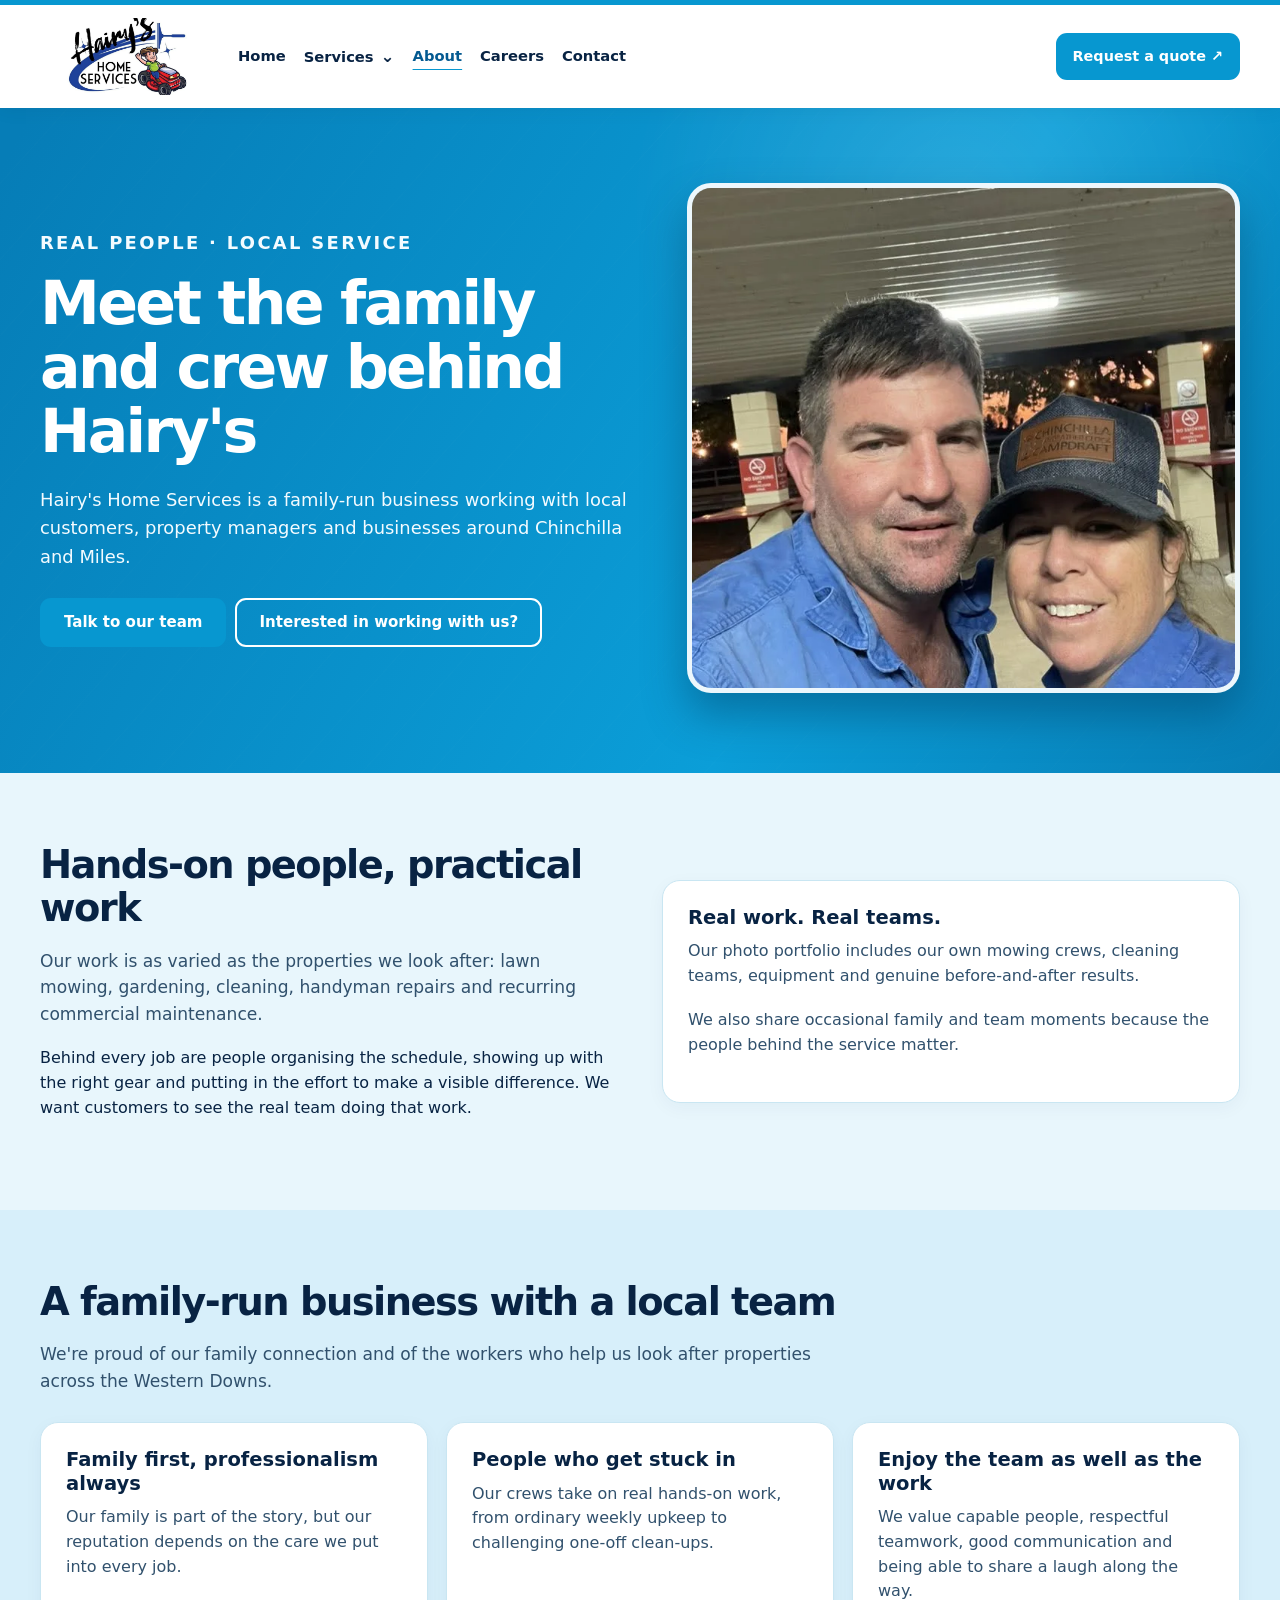
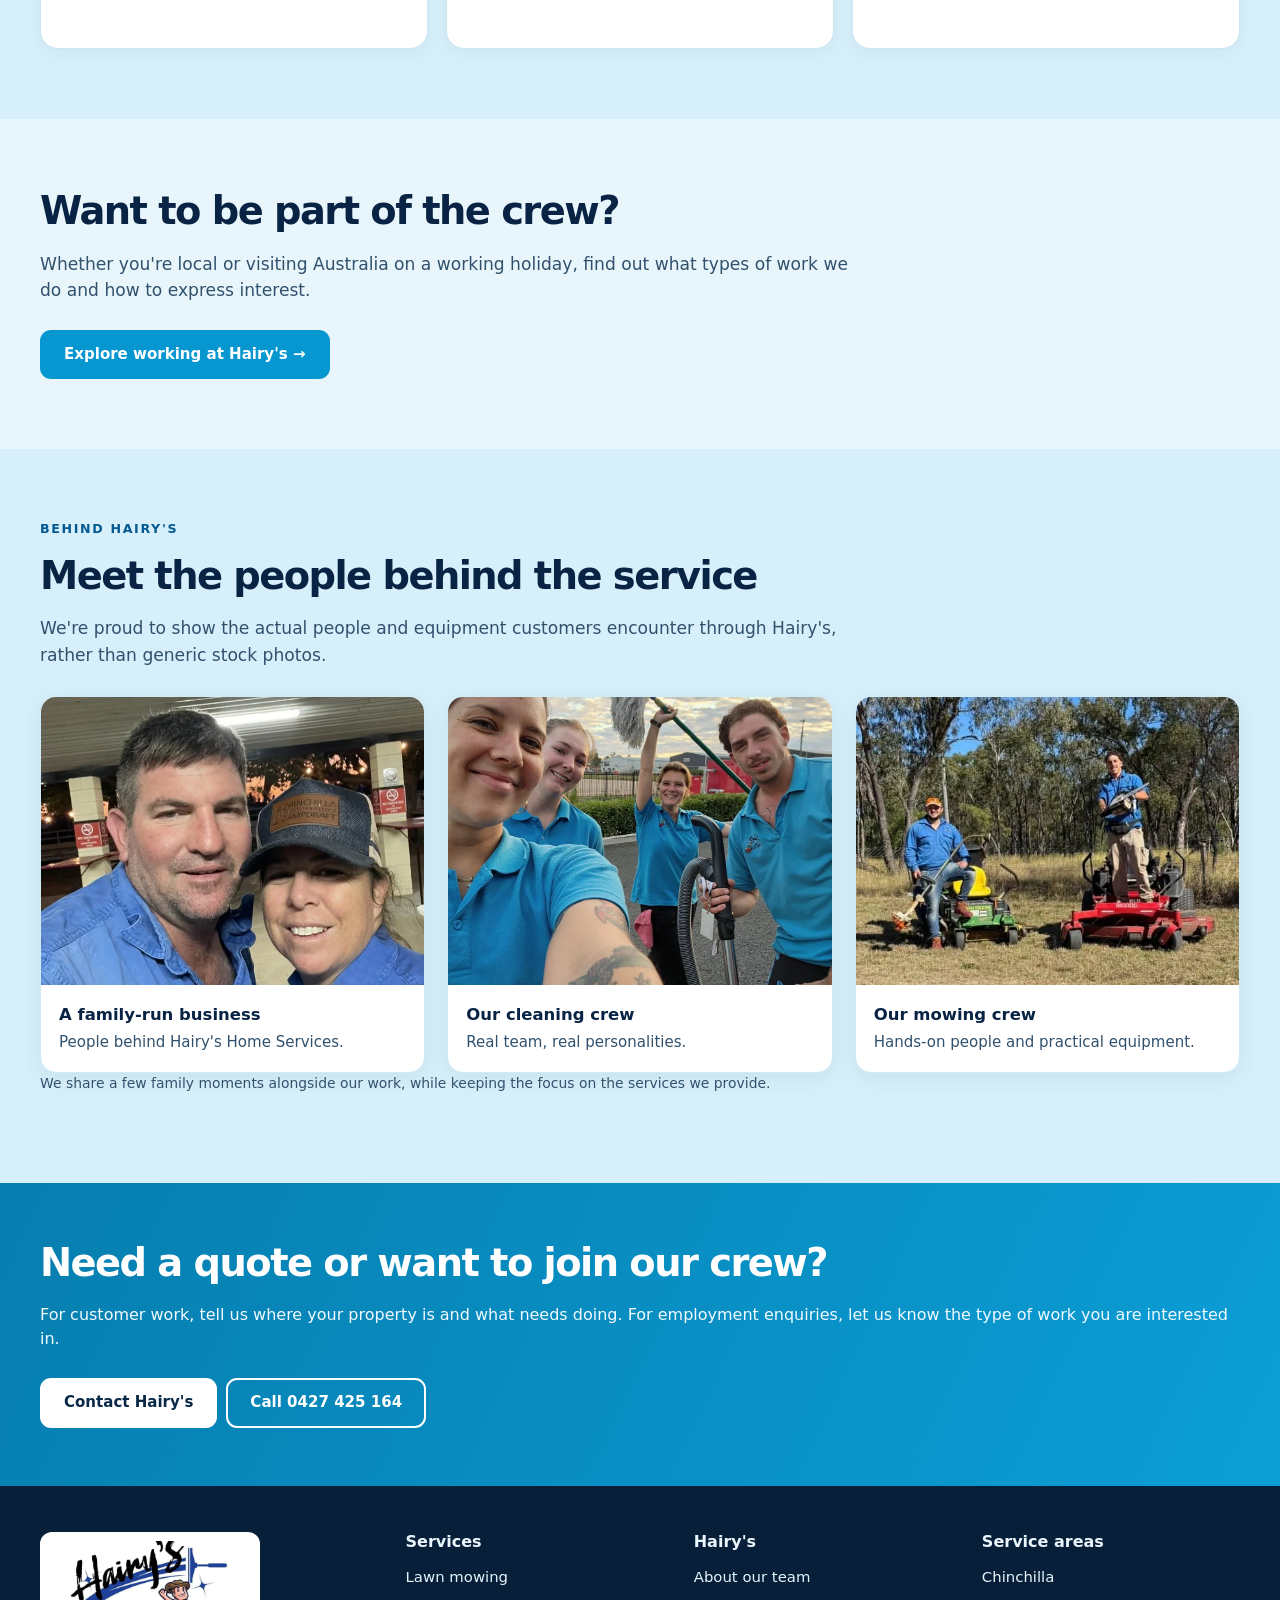
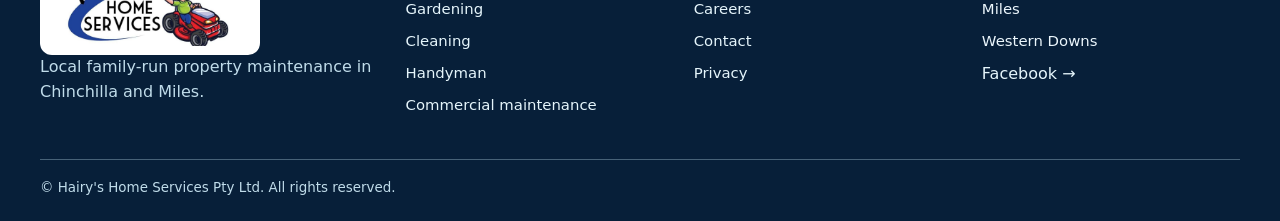
==== commit 2225fe44: "Apply unified Hairy's brand navigation, image-led service hero and footer" ====
--- a/about/index.html
+++ b/about/index.html
@@ -1 +1,6 @@
-<!doctype html><html lang="en-AU"><head><meta charset="utf-8"><meta name="viewport" content="width=device-width, initial-scale=1"><title>About Hairy's Home Services | Our Chinchilla Team</title><meta name="description" content="Meet the family and people behind Hairy's Home Services in Chinchilla and Miles. Real mowing, gardening, cleaning and maintenance teams."><meta name="robots" content="index,follow"><link rel="canonical" href="https://hairyshomeservices.com.au/about/"><meta property="og:type" content="website"><meta property="og:title" content="About Hairy's Home Services | Our Chinchilla Team"><meta property="og:description" content="Meet the family and people behind Hairy's Home Services in Chinchilla and Miles. Real mowing, gardening, cleaning and maintenance teams."><meta property="og:url" content="https://hairyshomeservices.com.au/about/"><meta name="theme-color" content="#102f28"><link rel="stylesheet" href="/assets/style.css"><script type="application/ld+json">{"@context":"https://schema.org","@type":"WebPage","name":"About Hairy's Home Services | Our Chinchilla Team","description":"Meet the family and people behind Hairy's Home Services in Chinchilla and Miles. Real mowing, gardening, cleaning and maintenance teams.","url":"https://hairyshomeservices.com.au/about/"}</script><meta property="og:image" content="https://hairyshomeservices.com.au/assets/images/mowing-team-equipment.webp"></head><body><header class="top"><div class="container nav"><a class="brand-logo" href="/" aria-label="Hairy's Home Services homepage"><img src="/assets/images/logo-hairys.webp" alt="Hairy's Home Services logo" width="132" height="63"><span class="brand-text">Hairy's <strong>Home Services</strong></span></a><nav aria-label="Main navigation"><a href="/lawn-mowing-chinchilla/">Mowing</a><a href="/gardening-chinchilla/">Gardening</a><a href="/handyman-chinchilla/">Handyman</a><a href="/cleaning-chinchilla/">Cleaning</a><a href="/commercial-property-maintenance/">Commercial</a><a href="/about/" class="active" aria-current="page">Our team</a><a href="/careers/">Careers</a><a href="/contact/">Contact</a></nav></div></header><main><section class="hero"><div class="container"><p class="eyebrow">Real people · Local service</p><h1>Meet the family and crew behind Hairy's</h1><p>Hairy's Home Services is a family-run business working with local customers, property managers and businesses around Chinchilla and Miles.</p><a class="btn" href="/contact/">Talk to our team</a><a class="btn alt" href="/careers/">Interested in working with us?</a></div></section><section class="section"><div class="container split"><div><h2>Hands-on people, practical work</h2><p class="lead">Our work is as varied as the properties we look after: lawn mowing, gardening, cleaning, handyman repairs and recurring commercial maintenance.</p><p>Behind every job are people organising the schedule, showing up with the right gear and putting in the effort to make a visible difference. We want customers to see the real team doing that work.</p></div><div class="card"><h3>Real work. Real teams.</h3><p>Our photo portfolio includes our own mowing crews, cleaning teams, equipment and genuine before-and-after results.</p><p>We also share occasional family and team moments because the people behind the service matter.</p></div></div></section><section class="section tint"><div class="container"><h2>A family-run business with a local team</h2><p class="lead">We're proud of our family connection and of the workers who help us look after properties across the Western Downs.</p><div class="cards"><article class="card"><h3>Family first, professionalism always</h3><p>Our family is part of the story, but our reputation depends on the care we put into every job.</p></article><article class="card"><h3>People who get stuck in</h3><p>Our crews take on real hands-on work, from ordinary weekly upkeep to challenging one-off clean-ups.</p></article><article class="card"><h3>Enjoy the team as well as the work</h3><p>We value capable people, respectful teamwork, good communication and being able to share a laugh along the way.</p></article></div></div></section><section class="section"><div class="container"><h2>Want to be part of the crew?</h2><p class="lead">Whether you're local or visiting Australia on a working holiday, find out what types of work we do and how to express interest.</p><a class="btn" href="/careers/">Explore working at Hairy's →</a></div></section><section class="section tint" id="meet-us"><div class="container"><p class="eyebrow dark">Behind Hairy's</p><h2>Meet the people behind the service</h2><p class="lead">We're proud to show the actual people and equipment customers encounter through Hairy's, rather than generic stock photos.</p><div class="gallery-grid"><figure class="photo-card"><img src="/assets/images/team-owners.webp" alt="Two members of Hairy's Home Services wearing branded uniforms and caps" loading="lazy" width="900" height="675"><figcaption><strong>A family-run business</strong>People behind Hairy's Home Services.</figcaption></figure><figure class="photo-card"><img src="/assets/images/team-cleaners.webp" alt="Hairy's cleaning crew smiling together with cleaning equipment" loading="lazy" width="900" height="675"><figcaption><strong>Our cleaning crew</strong>Real team, real personalities.</figcaption></figure><figure class="photo-card"><img src="/assets/images/mowing-team-equipment.webp" alt="Two members of Hairy's mowing crew posing with their equipment" loading="lazy" width="900" height="675"><figcaption><strong>Our mowing crew</strong>Hands-on people and practical equipment.</figcaption></figure></div><p class="footnote">We share a few family moments alongside our work, while keeping the focus on the services we provide.</p></div></section></main><section class="section contact" id="contact"><div class="container"><h2>Need a quote or want to join our crew?</h2><p>For customer work, tell us where your property is and what needs doing. For employment enquiries, let us know the type of work you are interested in.</p><a class="btn" href="/contact/">Contact Hairy's</a><a class="btn alt" href="tel:+61427425164">Call 0427 425 164</a></div></section><footer><div class="container">© Hairy's Home Services Pty Ltd · Chinchilla & Miles, Queensland · <a href="/privacy/">Privacy</a> · <a href="/careers/">Join our team</a></div></footer></body></html>+<!doctype html><html lang="en-AU"><head><meta charset="utf-8"><meta name="viewport" content="width=device-width, initial-scale=1"><title>About Hairy's Home Services | Our Chinchilla Team</title><meta name="description" content="Meet the family and people behind Hairy's Home Services in Chinchilla and Miles. Real mowing, gardening, cleaning and maintenance teams."><meta name="robots" content="index,follow"><link rel="canonical" href="https://hairyshomeservices.com.au/about/"><meta property="og:type" content="website"><meta property="og:title" content="About Hairy's Home Services | Our Chinchilla Team"><meta property="og:description" content="Meet the family and people behind Hairy's Home Services in Chinchilla and Miles. Real mowing, gardening, cleaning and maintenance teams."><meta property="og:url" content="https://hairyshomeservices.com.au/about/"><meta name="theme-color" content="#0797d0"><link rel="stylesheet" href="/assets/style.css"><script type="application/ld+json">{"@context":"https://schema.org","@type":"WebPage","name":"About Hairy's Home Services | Our Chinchilla Team","description":"Meet the family and people behind Hairy's Home Services in Chinchilla and Miles. Real mowing, gardening, cleaning and maintenance teams.","url":"https://hairyshomeservices.com.au/about/"}</script><meta property="og:image" content="https://hairyshomeservices.com.au/assets/images/mowing-team-equipment.webp"></head><body><header class="top"><div class="container nav"><a class="brand-logo" href="/" aria-label="Hairy's Home Services homepage"><img src="/assets/images/logo-hairys.webp" alt="Hairy's Home Services" width="178" height="77"></a><nav class="site-nav" aria-label="Main navigation"><a href="/">Home</a><details><summary>Services</summary><div class="nav-menu">
+ <a href="/lawn-mowing-chinchilla/">Lawn mowing</a><a href="/gardening-chinchilla/">Gardening &amp; hedges</a><a href="/cleaning-chinchilla/">Cleaning</a><a href="/handyman-chinchilla/">Handyman</a><a href="/commercial-property-maintenance/">Commercial maintenance</a></div></details><a href="/about/" class="active" aria-current="page">About</a><a href="/careers/">Careers</a><a href="/contact/">Contact</a></nav><div class="nav-actions"><a class="btn quote" href="/contact/">Request a quote ↗</a></div></div></header><main><section class="hero subpage-hero"><div class="container hero-inner"><div class="hero-copy"><p class="eyebrow">Real people · Local service</p><h1>Meet the family and crew behind Hairy's</h1><p>Hairy's Home Services is a family-run business working with local customers, property managers and businesses around Chinchilla and Miles.</p><a class="btn" href="/contact/">Talk to our team</a><a class="btn alt" href="/careers/">Interested in working with us?</a></div><figure class="hero-figure"><img src="/assets/images/team-owners.webp" alt="Two members of Hairy's family team wearing branded workwear" fetchpriority="high" width="900" height="675"></figure></div></section><section class="section"><div class="container split"><div><h2>Hands-on people, practical work</h2><p class="lead">Our work is as varied as the properties we look after: lawn mowing, gardening, cleaning, handyman repairs and recurring commercial maintenance.</p><p>Behind every job are people organising the schedule, showing up with the right gear and putting in the effort to make a visible difference. We want customers to see the real team doing that work.</p></div><div class="card"><h3>Real work. Real teams.</h3><p>Our photo portfolio includes our own mowing crews, cleaning teams, equipment and genuine before-and-after results.</p><p>We also share occasional family and team moments because the people behind the service matter.</p></div></div></section><section class="section tint"><div class="container"><h2>A family-run business with a local team</h2><p class="lead">We're proud of our family connection and of the workers who help us look after properties across the Western Downs.</p><div class="cards"><article class="card"><h3>Family first, professionalism always</h3><p>Our family is part of the story, but our reputation depends on the care we put into every job.</p></article><article class="card"><h3>People who get stuck in</h3><p>Our crews take on real hands-on work, from ordinary weekly upkeep to challenging one-off clean-ups.</p></article><article class="card"><h3>Enjoy the team as well as the work</h3><p>We value capable people, respectful teamwork, good communication and being able to share a laugh along the way.</p></article></div></div></section><section class="section"><div class="container"><h2>Want to be part of the crew?</h2><p class="lead">Whether you're local or visiting Australia on a working holiday, find out what types of work we do and how to express interest.</p><a class="btn" href="/careers/">Explore working at Hairy's →</a></div></section><section class="section tint" id="meet-us"><div class="container"><p class="eyebrow dark">Behind Hairy's</p><h2>Meet the people behind the service</h2><p class="lead">We're proud to show the actual people and equipment customers encounter through Hairy's, rather than generic stock photos.</p><div class="gallery-grid"><figure class="photo-card"><img src="/assets/images/team-owners.webp" alt="Two members of Hairy's Home Services wearing branded uniforms and caps" loading="lazy" width="900" height="675"><figcaption><strong>A family-run business</strong>People behind Hairy's Home Services.</figcaption></figure><figure class="photo-card"><img src="/assets/images/team-cleaners.webp" alt="Hairy's cleaning crew smiling together with cleaning equipment" loading="lazy" width="900" height="675"><figcaption><strong>Our cleaning crew</strong>Real team, real personalities.</figcaption></figure><figure class="photo-card"><img src="/assets/images/mowing-team-equipment.webp" alt="Two members of Hairy's mowing crew posing with their equipment" loading="lazy" width="900" height="675"><figcaption><strong>Our mowing crew</strong>Hands-on people and practical equipment.</figcaption></figure></div><p class="footnote">We share a few family moments alongside our work, while keeping the focus on the services we provide.</p></div></section></main><section class="section contact" id="contact"><div class="container"><h2>Need a quote or want to join our crew?</h2><p>For customer work, tell us where your property is and what needs doing. For employment enquiries, let us know the type of work you are interested in.</p><a class="btn" href="/contact/">Contact Hairy's</a><a class="btn alt" href="tel:+61427425164">Call 0427 425 164</a></div></section><footer class="footer"><div class="container"><div class="footer-top">
+<div class="footer-brand"><a href="/"><img src="/assets/images/logo-hairys.webp" alt="Hairy's Home Services" loading="lazy" width="220" height="115"></a><p>Local family-run property maintenance in Chinchilla and Miles.</p></div>
+<div><h3>Services</h3><ul><li><a href="/lawn-mowing-chinchilla/">Lawn mowing</a></li><li><a href="/gardening-chinchilla/">Gardening</a></li><li><a href="/cleaning-chinchilla/">Cleaning</a></li><li><a href="/handyman-chinchilla/">Handyman</a></li><li><a href="/commercial-property-maintenance/">Commercial maintenance</a></li></ul></div>
+<div><h3>Hairy's</h3><ul><li><a href="/about/">About our team</a></li><li><a href="/careers/">Careers</a></li><li><a href="/contact/">Contact</a></li><li><a href="/privacy/">Privacy</a></li></ul></div>
+<div><h3>Service areas</h3><ul><li>Chinchilla</li><li>Miles</li><li>Western Downs</li></ul><p><a href="https://www.facebook.com/Hairyshomeservices" target="_blank" rel="noopener">Facebook →</a></p></div></div><div class="footer-bottom">© Hairy's Home Services Pty Ltd. All rights reserved.</div></div></footer></body></html>
--- a/assets/style.css
+++ b/assets/style.css
@@ -1,39 +1,197 @@
-:root{--navy:#102f28;--green:#b9df6f;--ink:#142622;--muted:#53665f;--cream:#f6f8f2;--white:#fff}*{box-sizing:border-box}html{scroll-behavior:smooth}body{margin:0;font-family:Arial,Helvetica,sans-serif;color:var(--ink);line-height:1.6;background:#fff}a{color:inherit}a:focus-visible,button:focus-visible{outline:3px solid #d58b18;outline-offset:3px}.container{width:min(1120px,92%);margin:auto}.top{background:var(--navy);color:#fff}.nav{display:flex;align-items:center;justify-content:space-between;flex-wrap:wrap;gap:1rem;padding:17px 0}.logo{text-decoration:none;font-size:1.27rem;font-weight:800}.logo span{color:var(--green)}nav{display:flex;gap:1rem;flex-wrap:wrap}nav a{text-decoration:none;font-weight:600;font-size:.95rem}nav a:hover{text-decoration:underline}.hero{background:linear-gradient(115deg,#102f28,#245446);color:white;padding:90px 0 85px}.hero h1{font-size:clamp(2.4rem,6vw,4.8rem);line-height:1.09;max-width:900px;letter-spacing:-.04em;margin:0 0 24px}.hero p{font-size:1.2rem;max-width:710px;color:#e3efdf}.eyebrow{font-size:.85rem;text-transform:uppercase;letter-spacing:.16em;font-weight:800;color:var(--green)}.btn{display:inline-block;text-decoration:none;border-radius:9px;background:var(--green);color:#102a21;padding:13px 21px;font-weight:800;margin:8px 10px 0 0}.btn.alt{background:transparent;border:1px solid #acc7b7;color:white}.section{padding:65px 0}.section.tint{background:var(--cream)}h2{font-size:clamp(1.8rem,3vw,2.5rem);line-height:1.2;letter-spacing:-.02em;margin:0 0 17px}h3{margin:0 0 8px;font-size:1.25rem}p{margin:0 0 18px}.lead{color:var(--muted);font-size:1.12rem;max-width:780px}.cards{display:grid;grid-template-columns:repeat(auto-fit,minmax(245px,1fr));gap:18px;margin-top:30px}.card{background:white;border:1px solid #dbe5dc;border-radius:14px;padding:26px}.card p{color:var(--muted)}.card a{font-weight:800;color:#22523e}.facts{display:grid;grid-template-columns:repeat(auto-fit,minmax(220px,1fr));gap:18px;margin-top:25px}.fact{border-left:4px solid #619b44;padding:8px 18px;background:#fff}.split{display:grid;grid-template-columns:1fr 1fr;gap:46px;align-items:start}.list{padding-left:20px}.list li{margin-bottom:11px}.contact{background:var(--navy);color:#fff}.contact p{color:#e1ece4}.contact a:not(.btn){color:var(--green)}footer{background:#0b231d;color:#d4e2da;padding:24px 0;font-size:.9rem}.crumb{font-size:.9rem;margin-bottom:20px;color:#d4e2da}.small{font-size:.88rem;color:var(--muted)}@media(max-width:700px){.split{grid-template-columns:1fr}.hero{padding:65px 0}.nav{align-items:flex-start}nav{gap:.75rem}}
 
-/* Genuine work and team photography – October 2026 */
-.nav .brand-logo{display:flex;align-items:center;gap:12px;font-weight:800;text-decoration:none}
-.brand-logo img{display:block;width:132px;height:63px;object-fit:contain;background:white;border-radius:7px;padding:5px}
-.brand-logo .brand-text{display:block;font-size:1.08rem;line-height:1.17;max-width:126px}
-.brand-text strong{color:var(--green)}
-.nav nav{align-items:center;gap:.8rem}
-.nav nav a{font-size:.88rem}
-.nav nav a.active{text-decoration:underline;text-decoration-color:var(--green);text-underline-offset:6px}
-.hero-inner{display:grid;grid-template-columns:minmax(0,1.07fr) minmax(0,0.93fr);gap:44px;align-items:center}
-.hero-inner h1{font-size:clamp(2.35rem,5vw,4rem)}
-.hero-figure{margin:0}
-.hero-figure img{display:block;width:100%;aspect-ratio:5 / 4;object-fit:cover;border-radius:20px;box-shadow:0 15px 35px #0003}
-.hero-figure figcaption{font-size:.84rem;color:#dcebdc;margin-top:10px}
-.gallery-grid{display:grid;grid-template-columns:repeat(3,minmax(0,1fr));gap:20px;margin-top:28px}
-.photo-card{margin:0;background:#fff;border:1px solid #dfe7dc;border-radius:14px;overflow:hidden}
-.photo-card img{display:block;width:100%;height:auto;aspect-ratio:4 / 3;object-fit:cover;background:#edf0e8}
-.photo-card figcaption{padding:15px 16px;color:#384e43;font-size:.96rem}
-.photo-card figcaption strong{display:block;color:var(--ink);font-size:1rem;margin-bottom:3px}
-.photo-card figcaption a{color:#1f6844;font-weight:700}
-.pair-grid{display:grid;grid-template-columns:repeat(2,minmax(0,1fr));gap:12px;margin-top:18px}
-.pair-grid figure{margin:0;overflow:hidden;border:1px solid #dee6dc;border-radius:12px;background:#fff}
-.pair-grid img{display:block;width:100%;height:auto;aspect-ratio:4 / 3;object-fit:cover}
-.pair-grid figcaption{font-size:.88rem;padding:10px 13px;font-weight:800;color:var(--navy)}
-.before-after{margin:28px 0 6px}
-.case-title{margin:0 0 7px;font-size:1.2rem}
-.case-description{color:var(--muted);font-size:.95rem}
-.photo-row{display:grid;grid-template-columns:1fr 1fr;align-items:center;gap:40px}
-.photo-row img{width:100%;height:auto;aspect-ratio:4 / 3;object-fit:cover;border-radius:16px;box-shadow:0 8px 24px #15342817}
-.photo-row figure{margin:0}
-.photo-row figcaption{font-size:.88rem;color:var(--muted);margin-top:7px}
-.eyebrow.dark{color:#27694c}
-.footnote{font-size:.84rem;color:#61766b}
+/* Hairy's Home Services — brand refresh, October 2026.
+   Real photography, responsive layouts, accessible controls.
+   Primary colour inspired by Hairy's branded work shirts. */
+:root {
+  --brand:#0797d0;
+  --brand-dark:#087cb8;
+  --brand-deep:#045a91;
+  --ink:#082343;
+  --ink-soft:#31516d;
+  --blue-very-light:#e8f6fc;
+  --blue-soft:#d7effa;
+  --white:#fff;
+  --line:#c9e6f2;
+  --shadow:0 12px 34px rgba(4,49,83,.13);
+  --radius:18px;
+  --navy:#092848;
+  --green:#0797d0;
+  --muted:#31516d;
+  --cream:#e7f5fc;
+}
+*{box-sizing:border-box}
+html{scroll-behavior:smooth}
+body{margin:0;background:var(--blue-very-light);color:var(--ink);font-family:system-ui,-apple-system,BlinkMacSystemFont,"Segoe UI",Arial,sans-serif;line-height:1.55;-webkit-font-smoothing:antialiased}
+img{max-width:100%}
+a{color:inherit}
+a:focus-visible,button:focus-visible,summary:focus-visible{outline:3px solid #f9bd36;outline-offset:4px}
+.container{width:min(1200px,calc(100% - 44px));margin:0 auto}
+.top{background:#fff;color:var(--ink);box-shadow:0 2px 16px rgba(0,50,80,.08);position:relative;z-index:12}
+.top:before{content:"";display:block;height:5px;background:var(--brand)}
+.nav{display:flex;align-items:center;justify-content:space-between;gap:20px;padding:13px 0;min-height:94px}
+.brand-logo{display:flex;align-items:center;gap:8px;font-weight:800;text-decoration:none;flex:0 0 auto}
+.brand-logo img{display:block;width:178px;height:77px;object-fit:contain}
+.brand-logo .brand-text{display:none}
+.site-nav, .nav nav{display:flex;align-items:center;justify-content:center;gap:clamp(10px,1.4vw,23px);flex-wrap:wrap}
+.site-nav a,.nav nav a,.nav summary{font-size:.92rem;font-weight:740;text-decoration:none;line-height:1.25;white-space:nowrap}
+.site-nav a:hover,.nav nav a:hover,.site-nav a[aria-current="page"]{color:var(--brand-deep)}
+.site-nav .active,.nav nav .active{color:var(--brand-deep);text-decoration:underline;text-decoration-color:var(--brand);text-underline-offset:8px}
+.nav details{position:relative}
+.nav summary{cursor:pointer;list-style:none}
+.nav summary::-webkit-details-marker{display:none}
+.nav summary:after{content:"⌄";font-size:1.05rem;margin-left:7px}
+.nav details[open] summary{color:var(--brand-deep)}
+.nav-menu{position:absolute;right:auto;top:calc(100% + 14px);z-index:15;background:#fff;border:1px solid #d4eaf5;box-shadow:var(--shadow);border-radius:14px;padding:12px;min-width:234px;display:grid;gap:2px}
+.nav-menu a{display:block;padding:10px 12px;border-radius:8px;font-size:.93rem}
+.nav-menu a:hover{background:var(--blue-very-light)}
+.nav-actions{display:flex;align-items:center;gap:9px;margin-left:auto;flex-shrink:0}
+.nav-actions .btn{margin:0;padding:12px 15px;font-size:.9rem}
+.nav-actions .btn.phone{background:var(--navy);color:#fff}
+.nav-actions .btn.quote{background:var(--brand);color:white}
+.nav-actions .btn:hover{transform:translateY(-1px)}
+.btn{display:inline-flex;gap:9px;align-items:center;justify-content:center;padding:13px 22px;min-height:47px;border-radius:11px;border:2px solid transparent;text-decoration:none;background:var(--brand);color:#fff;font-size:.94rem;font-weight:800;line-height:1.3;transition:transform .15s,box-shadow .15s,background .15s;margin:7px 9px 0 0}
+.btn:hover{transform:translateY(-2px);background:var(--brand-deep);box-shadow:0 9px 22px #07538826}
+.btn.alt{background:transparent;color:#fff;border-color:#fff}
+.btn.alt:hover{background:#ffffff1c}
+.btn.navy{background:var(--navy);color:#fff}
+.btn.white{background:#fff;color:var(--navy)}
+.btn.light{background:#e3f4fb;color:var(--navy)}
+.hero{position:relative;isolation:isolate;background:linear-gradient(118deg,#067db7 2%,#0b9ed8 65%,#077eb6);color:#fff;padding:75px 0 80px;overflow:hidden}
+.hero:before{content:"";position:absolute;inset:0;pointer-events:none;opacity:.22;z-index:-1;background:radial-gradient(circle at 75% 15%,#ffffff90 0,transparent 30%),repeating-linear-gradient(132deg,transparent 0 50px,#ffffff0d 50px 51px)}
+.hero .container:not(.hero-inner){position:relative}
+.hero-inner{display:grid;grid-template-columns:1.04fr .96fr;gap:48px;align-items:center}
+.hero h1{font-size:clamp(2.5rem,4.7vw,4.4rem);line-height:1.06;max-width:760px;letter-spacing:-.045em;margin:0 0 22px}
+.hero p{font-size:1.12rem;line-height:1.6;color:#f3fbff;max-width:640px}
+.eyebrow{margin:0 0 15px;color:#e0faff;font-size:.79rem;letter-spacing:.13em;font-weight:900;text-transform:uppercase}
+.eyebrow.dark{color:var(--brand-deep)}
+.hero-figure{margin:0;position:relative;max-width:580px;justify-self:end}
+.hero-figure img{display:block;width:100%;min-height:390px;max-height:510px;aspect-ratio:1.18;object-fit:cover;object-position:center 30%;border-radius:24px;box-shadow:0 22px 44px #033f6575;border:5px solid #ffffffaa;background:#c9e9f6}
+.hero-figure figcaption{font-size:.83rem;color:#e4f8ff;margin-top:11px;text-align:right}
+.trust-points{display:flex;flex-wrap:wrap;gap:12px 25px;margin:23px 0 25px;padding:0;list-style:none}
+.trust-points li{font-weight:750;font-size:.89rem;display:flex;gap:8px;align-items:center}
+.trust-points li:before{content:"✓";display:grid;place-items:center;width:26px;height:26px;flex:0 0 26px;border-radius:50%;color:var(--brand-deep);background:#fff;font-weight:900}
+.section{padding:70px 0;background:var(--blue-very-light)}
+.section.tint{background:var(--blue-soft)}
+.section.brand-band{background:linear-gradient(120deg,#087cb8,#0c9ed8);color:#fff}
+.section.brand-band .lead,.section.brand-band p{color:#f3fbff}
+.section.white-band{background:#fff}
+h2{font-size:clamp(1.85rem,3vw,2.9rem);letter-spacing:-.04em;line-height:1.13;margin:0 0 18px}
+h3{margin:0 0 10px;font-size:1.22rem;line-height:1.2}
+p{margin:0 0 19px}
+.lead{color:var(--ink-soft);font-size:1.07rem;max-width:820px}
+.center{text-align:center}
+.center .lead{margin-left:auto;margin-right:auto}
+.cards{display:grid;grid-template-columns:repeat(auto-fit,minmax(225px,1fr));gap:18px;margin-top:28px}
+.card{background:#fff;border:1px solid var(--line);border-radius:var(--radius);padding:25px;box-shadow:0 5px 18px rgba(5,57,88,.045)}
+.card p{color:var(--ink-soft)}
+.card a{color:var(--brand-deep);font-weight:800}
+.cards a:focus-visible,.service-card:focus-visible{outline-offset:3px}
+.service-grid{display:grid;grid-template-columns:repeat(5,minmax(0,1fr));gap:16px;margin-top:33px}
+.service-card{display:flex;flex-direction:column;text-decoration:none;overflow:hidden;position:relative;border-radius:16px;background:#fff;box-shadow:var(--shadow);transition:transform .18s,box-shadow .18s}
+.service-card:hover{transform:translateY(-5px);box-shadow:0 18px 45px #073a652f}
+.service-card img{display:block;width:100%;aspect-ratio:1.14;object-fit:cover}
+.service-card:nth-child(3) img{object-position:center 29%}
+.service-card:nth-child(4) img{object-position:center}
+.service-card .service-number{display:grid;place-items:center;position:absolute;top:13px;left:13px;background:var(--brand);border:2px solid white;border-radius:11px;min-width:40px;height:39px;color:#fff;font-size:.78rem;font-weight:900}
+.service-copy{padding:19px 17px 23px;flex:1;display:flex;flex-direction:column}
+.service-copy h3{font-size:1.1rem;margin:0 0 9px}
+.service-copy p{font-size:.89rem;color:var(--ink-soft);line-height:1.5;flex:1;margin:0 0 13px}
+.service-link{font-size:.88rem;color:var(--brand-deep);font-weight:850}
+.gallery-grid{display:grid;grid-template-columns:repeat(3,minmax(0,1fr));gap:22px;margin-top:28px}
 .gallery-grid.two{grid-template-columns:repeat(2,minmax(0,1fr))}
 .gallery-grid.four{grid-template-columns:repeat(4,minmax(0,1fr))}
-@media(max-width:900px){.hero-inner,.photo-row{grid-template-columns:1fr}.hero{padding:56px 0}.hero-figure img{max-height:500px}.gallery-grid.four{grid-template-columns:repeat(2,minmax(0,1fr))}.nav .brand-text{display:none}}
-@media(max-width:650px){.gallery-grid,.gallery-grid.two,.gallery-grid.four,.pair-grid{grid-template-columns:1fr}.nav{gap:14px}.nav nav{gap:.75rem;row-gap:7px}.nav nav a{font-size:.84rem}.brand-logo img{width:114px;height:51px}.section{padding:48px 0}.photo-card img{aspect-ratio:16/11}.hero-figure img{aspect-ratio:4/3}}
-@media(prefers-reduced-motion:reduce){html{scroll-behavior:auto}}
+.photo-card{margin:0;overflow:hidden;border:1px solid #cfebf6;border-radius:16px;background:white;box-shadow:0 5px 20px #043e5914}
+.photo-card img{display:block;width:100%;height:auto;aspect-ratio:4 / 3;object-fit:cover;background:#e3f5fc}
+.photo-card figcaption{padding:17px 18px;color:var(--ink-soft);font-size:.94rem}
+.photo-card figcaption strong{display:block;color:var(--ink);font-size:1.03rem;margin-bottom:4px}
+.photo-card figcaption a{color:var(--brand-deep);font-weight:800}
+.pair-grid{display:grid;grid-template-columns:repeat(2,minmax(0,1fr));gap:16px;margin-top:16px}
+.pair-grid figure{margin:0;overflow:hidden;border:1px solid #d0e7f3;border-radius:13px;background:#fff}
+.pair-grid img{display:block;width:100%;aspect-ratio:4/3;object-fit:cover}
+.pair-grid figcaption{font-size:.85rem;padding:10px 14px;font-weight:900;color:var(--ink)}
+.before-after{margin:35px 0 10px}
+.case-title{font-size:1.34rem}
+.case-description{color:var(--ink-soft);font-size:.97rem}
+.split,.photo-row{display:grid;grid-template-columns:1fr 1fr;gap:44px;align-items:center}
+.photo-row img{width:100%;height:auto;aspect-ratio:4/3;object-fit:cover;border-radius:18px;box-shadow:var(--shadow)}
+.photo-row figure{margin:0}
+.photo-row figcaption{color:var(--ink-soft);font-size:.85rem;margin-top:7px}
+.facts{display:grid;grid-template-columns:repeat(auto-fit,minmax(200px,1fr));gap:16px}
+.fact{background:#fff;border-left:5px solid var(--brand);border-radius:8px;padding:16px 20px}
+.fact strong{font-size:1.02rem}
+.fact p{margin:8px 0 0;color:var(--ink-soft)}
+.list{padding-left:22px}.list li{margin-bottom:10px}
+.why-grid{display:grid;grid-template-columns:repeat(4,minmax(0,1fr));gap:17px;margin-top:25px}
+.why-item{background:#fff;border-radius:14px;padding:24px 20px;box-shadow:0 5px 18px #052e5e13}
+.why-item .why-icon{display:grid;place-items:center;width:43px;height:43px;border-radius:50%;margin-bottom:14px;background:var(--brand);color:#fff;font-size:1.3rem;font-weight:900}
+.why-item h3{font-size:1.06rem}
+.why-item p{color:var(--ink-soft);font-size:.91rem;margin:0}
+.contact{background:linear-gradient(115deg,#077eaf,#0b9ed6);color:#fff;padding:58px 0}
+.contact p{color:#f1faff}
+.contact a:not(.btn){color:#fff}
+.contact .btn{background:#fff;color:var(--navy)}
+.contact .btn.alt{background:transparent;color:#fff;border-color:#fff}
+.cta-layout{display:flex;align-items:center;justify-content:space-between;gap:30px;flex-wrap:wrap}
+.cta-layout p{max-width:630px}
+.footer{background:#071f39;color:#ebf6fc;padding:46px 0 22px}
+.footer-top{display:grid;grid-template-columns:1.3fr 1fr 1fr 1fr;gap:30px}
+.footer-brand img{display:block;width:220px;height:auto;background:white;border-radius:12px;padding:9px}
+.footer p{color:#c0dcea}
+.footer h3{font-size:1rem;margin:0 0 15px}
+.footer ul{list-style:none;margin:0;padding:0}
+.footer li{margin:0 0 9px;font-size:.93rem}
+.footer a{text-decoration:none;color:#e5f5fb}
+.footer a:hover{text-decoration:underline}
+.footer-bottom{margin-top:33px;padding-top:18px;border-top:1px solid #476278;color:#c0dcea;font-size:.84rem}
+footer:not(.footer){background:#071f39;color:#e2f2fa;padding:24px 0;font-size:.89rem}
+.crumb{font-size:.9rem;color:#e1f9ff;margin-bottom:20px}
+.small,.footnote{font-size:.87rem;color:var(--ink-soft)}
+@media(max-width:1120px){
+ .nav{gap:10px;flex-wrap:wrap}
+ .brand-logo img{width:158px;height:67px}
+ .nav-actions .btn{padding:10px 13px}
+ .service-grid{grid-template-columns:repeat(3,minmax(0,1fr))}
+ .footer-top{grid-template-columns:repeat(2,minmax(0,1fr))}
+}
+@media(max-width:850px){
+ .hero-inner,.split,.photo-row{grid-template-columns:1fr}
+ .hero{padding:54px 0}
+ .hero-figure{justify-self:stretch;max-width:none}
+ .hero-figure img{max-height:400px;aspect-ratio:16/9}
+ .why-grid{grid-template-columns:repeat(2,minmax(0,1fr))}
+ .gallery-grid.four{grid-template-columns:repeat(2,minmax(0,1fr))}
+ .nav .brand-text{display:none}
+ .nav nav{order:3;width:100%;justify-content:center}
+ .nav-actions{margin-left:auto}
+}
+@media(max-width:600px){
+ .container{width:min(100% - 28px,1200px)}
+ .nav{padding:12px 0}
+ .brand-logo img{width:135px;height:56px}
+ .nav-actions{gap:6px}
+ .nav-actions .btn{font-size:.78rem;padding:9px 10px;min-height:39px}
+ .nav-actions .phone{display:none}
+ .site-nav,.nav nav{gap:12px;justify-content:flex-start}
+ .site-nav a,.nav nav a{font-size:.84rem}
+ .nav-menu{left:0;right:auto}
+ .hero{padding:48px 0 53px}
+ .hero h1{font-size:clamp(2.3rem,10vw,3.1rem)}
+ .hero p{font-size:1rem}
+ .hero-figure img{aspect-ratio:4/3;min-height:0}
+ .section{padding:49px 0}
+ .service-grid{grid-template-columns:repeat(2,minmax(0,1fr));gap:12px}
+ .service-card img{aspect-ratio:1.05}
+ .service-copy{padding:13px 12px 17px}
+ .service-copy h3{font-size:1rem}
+ .service-copy p{font-size:.84rem}
+ .gallery-grid,.gallery-grid.two,.gallery-grid.four,.pair-grid,.why-grid,.footer-top{grid-template-columns:1fr}
+ .gallery-grid{gap:17px}
+ .photo-card img{aspect-ratio:16/11}
+ .footer{padding:42px 0 22px}
+ .btn{padding:12px 15px}
+ .trust-points{gap:9px 15px}
+}
+@media(prefers-reduced-motion:reduce){
+ html{scroll-behavior:auto}
+ .btn,.service-card{transition:none}
+}
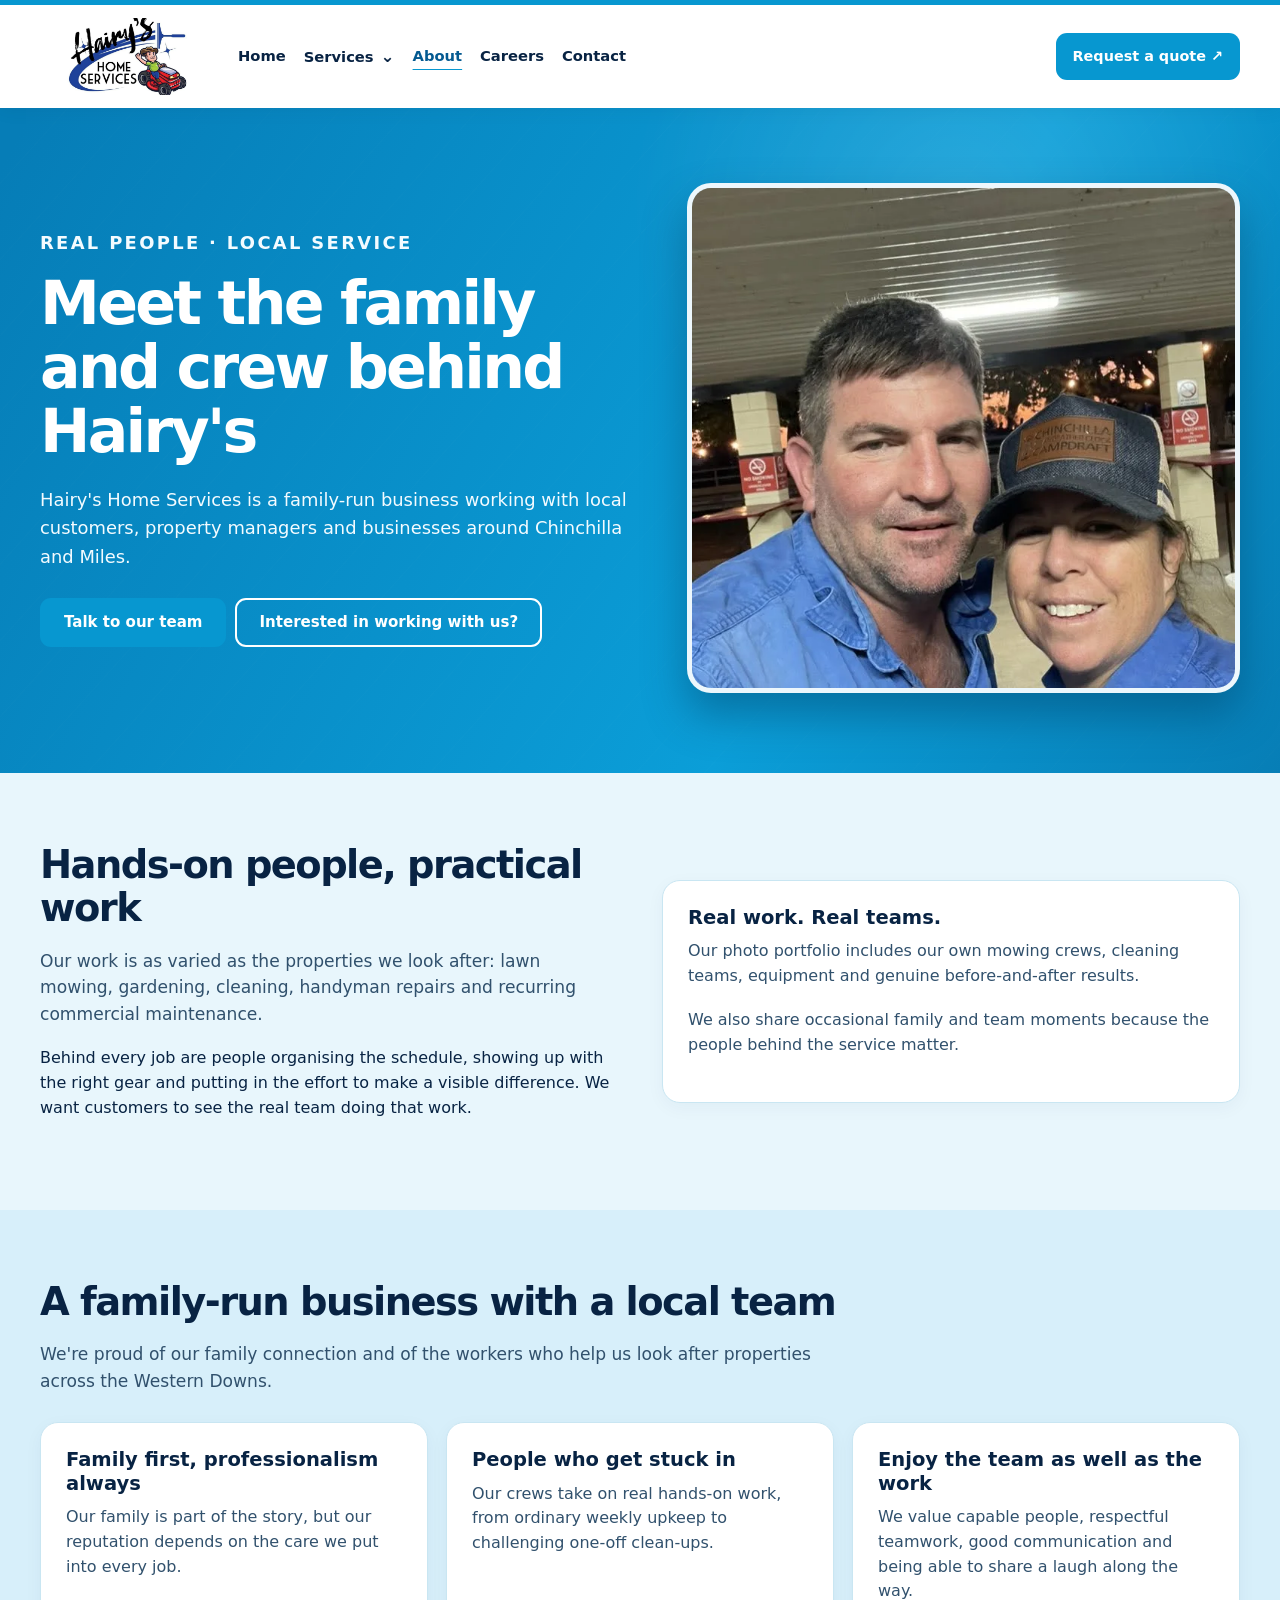
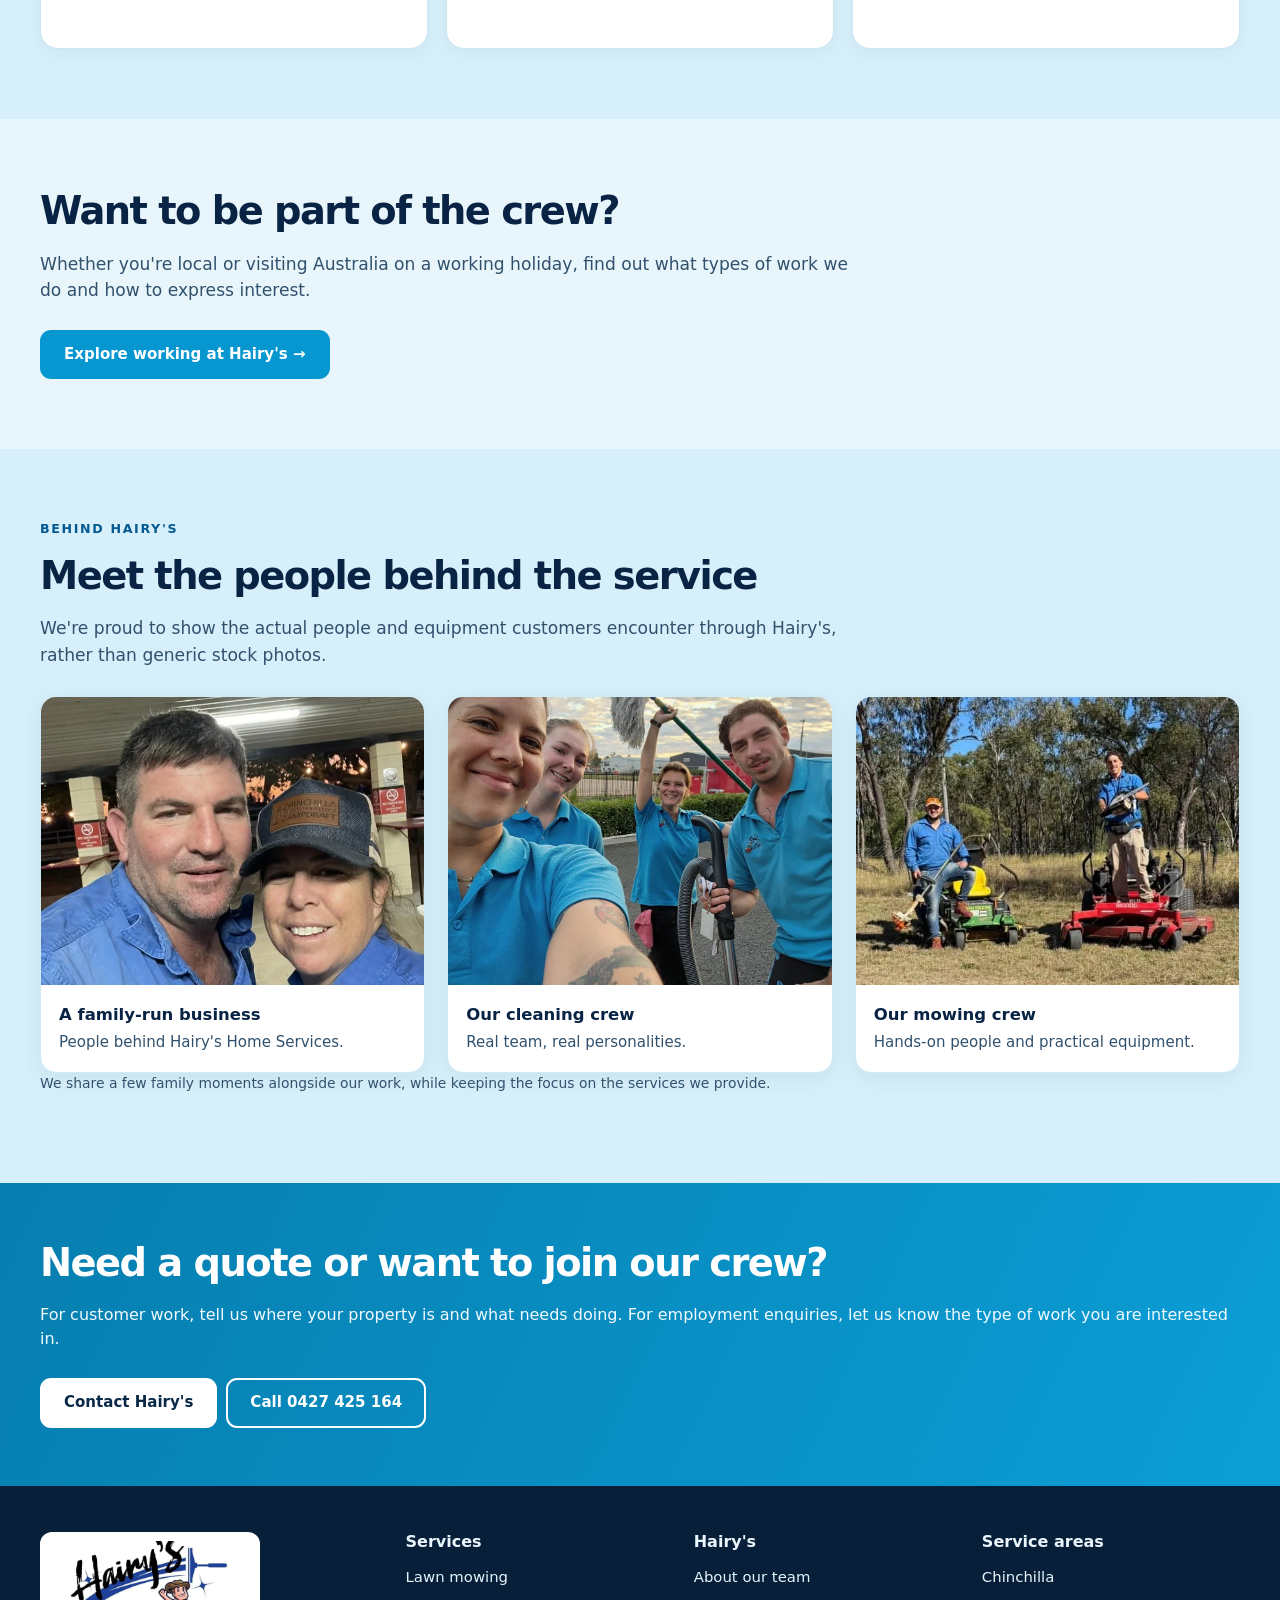
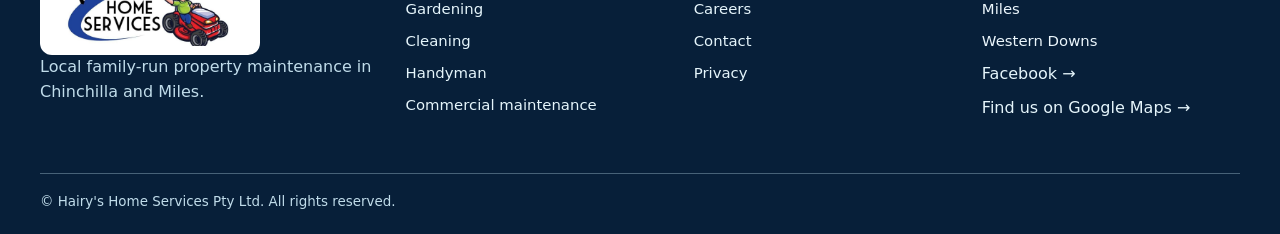
==== commit 77f4e7da: "Connect official Google Business Profile and Facebook across site; clarify local mowing service for " ====
--- a/about/index.html
+++ b/about/index.html
@@ -3,4 +3,4 @@
 <div class="footer-brand"><a href="/"><img src="/assets/images/logo-hairys.webp" alt="Hairy's Home Services" loading="lazy" width="220" height="115"></a><p>Local family-run property maintenance in Chinchilla and Miles.</p></div>
 <div><h3>Services</h3><ul><li><a href="/lawn-mowing-chinchilla/">Lawn mowing</a></li><li><a href="/gardening-chinchilla/">Gardening</a></li><li><a href="/cleaning-chinchilla/">Cleaning</a></li><li><a href="/handyman-chinchilla/">Handyman</a></li><li><a href="/commercial-property-maintenance/">Commercial maintenance</a></li></ul></div>
 <div><h3>Hairy's</h3><ul><li><a href="/about/">About our team</a></li><li><a href="/careers/">Careers</a></li><li><a href="/contact/">Contact</a></li><li><a href="/privacy/">Privacy</a></li></ul></div>
-<div><h3>Service areas</h3><ul><li>Chinchilla</li><li>Miles</li><li>Western Downs</li></ul><p><a href="https://www.facebook.com/Hairyshomeservices" target="_blank" rel="noopener">Facebook →</a></p></div></div><div class="footer-bottom">© Hairy's Home Services Pty Ltd. All rights reserved.</div></div></footer></body></html>+<div><h3>Service areas</h3><ul><li>Chinchilla</li><li>Miles</li><li>Western Downs</li></ul><p><a href="https://www.facebook.com/Hairyshomeservices" target="_blank" rel="noopener">Facebook →</a> <a class="google-social-link" href="https://www.google.com/maps/search/?api=1&amp;query=Hairy%27s%20Home%20Services%20Chinchilla%20QLD&amp;query_place_id=ChIJuXbh9719vmsRwkrC1QKnAt4" target="_blank" rel="noopener noreferrer">Find us on Google Maps →</a></p></div></div><div class="footer-bottom">© Hairy's Home Services Pty Ltd. All rights reserved.</div></div></footer></body></html>
--- a/assets/style.css
+++ b/assets/style.css
@@ -195,3 +195,31 @@
  html{scroll-behavior:auto}
  .btn,.service-card{transition:none}
 }
+
+
+/* Seasonal mowing lead capture. Small, responsive, no pop-ups. */
+.season-ribbon{background:#082e51;color:#fff}
+.ribbon-inner{display:flex;align-items:center;justify-content:space-between;gap:20px;padding:13px 0;font-size:.94rem;line-height:1.5}
+.ribbon-inner strong{color:#fff;font-weight:850}
+.ribbon-inner a{white-space:nowrap;font-weight:850;color:#fff;text-decoration:underline;text-decoration-color:#62d7fb;text-underline-offset:5px}
+.mow-convert{background:#e0f5fc}
+.mow-priority{background:#e1f4fc}
+.mow-convert .btn,.mow-priority .btn{margin-bottom:8px}
+.mobile-lead-bar{display:none}
+@media(max-width:850px){
+ .ribbon-inner{align-items:flex-start;flex-direction:column;gap:6px}
+ .ribbon-inner a{white-space:normal}
+}
+@media(max-width:600px){
+ body:has(.mobile-lead-bar){padding-bottom:72px}
+ .mobile-lead-bar{position:fixed;display:grid;grid-template-columns:1fr 1fr;gap:8px;bottom:0;left:0;right:0;z-index:50;padding:10px 12px max(10px,env(safe-area-inset-bottom));background:#fff;box-shadow:0 -3px 18px #001d3640}
+ .mobile-lead-bar a{display:flex;align-items:center;justify-content:center;text-align:center;min-height:43px;border-radius:9px;text-decoration:none;font-weight:850;font-size:.92rem;color:#fff;background:var(--brand-deep)}
+ .mobile-lead-bar a:first-child{background:var(--navy)}
+ .nav-actions .phone{display:none}
+}
+
+/* Official business-profile links */
+.social-profiles{display:flex;flex-wrap:wrap;gap:10px;margin:18px 0 10px}
+.social-profiles a{display:inline-flex;align-items:center;justify-content:center;border:1px solid #b9def0;background:#fff;color:#085982;text-decoration:none;font-size:.92rem;font-weight:800;padding:10px 15px;border-radius:10px}
+.social-profiles a:hover{background:#e6f6fc}
+.footer .google-social-link{display:block;margin-top:9px}
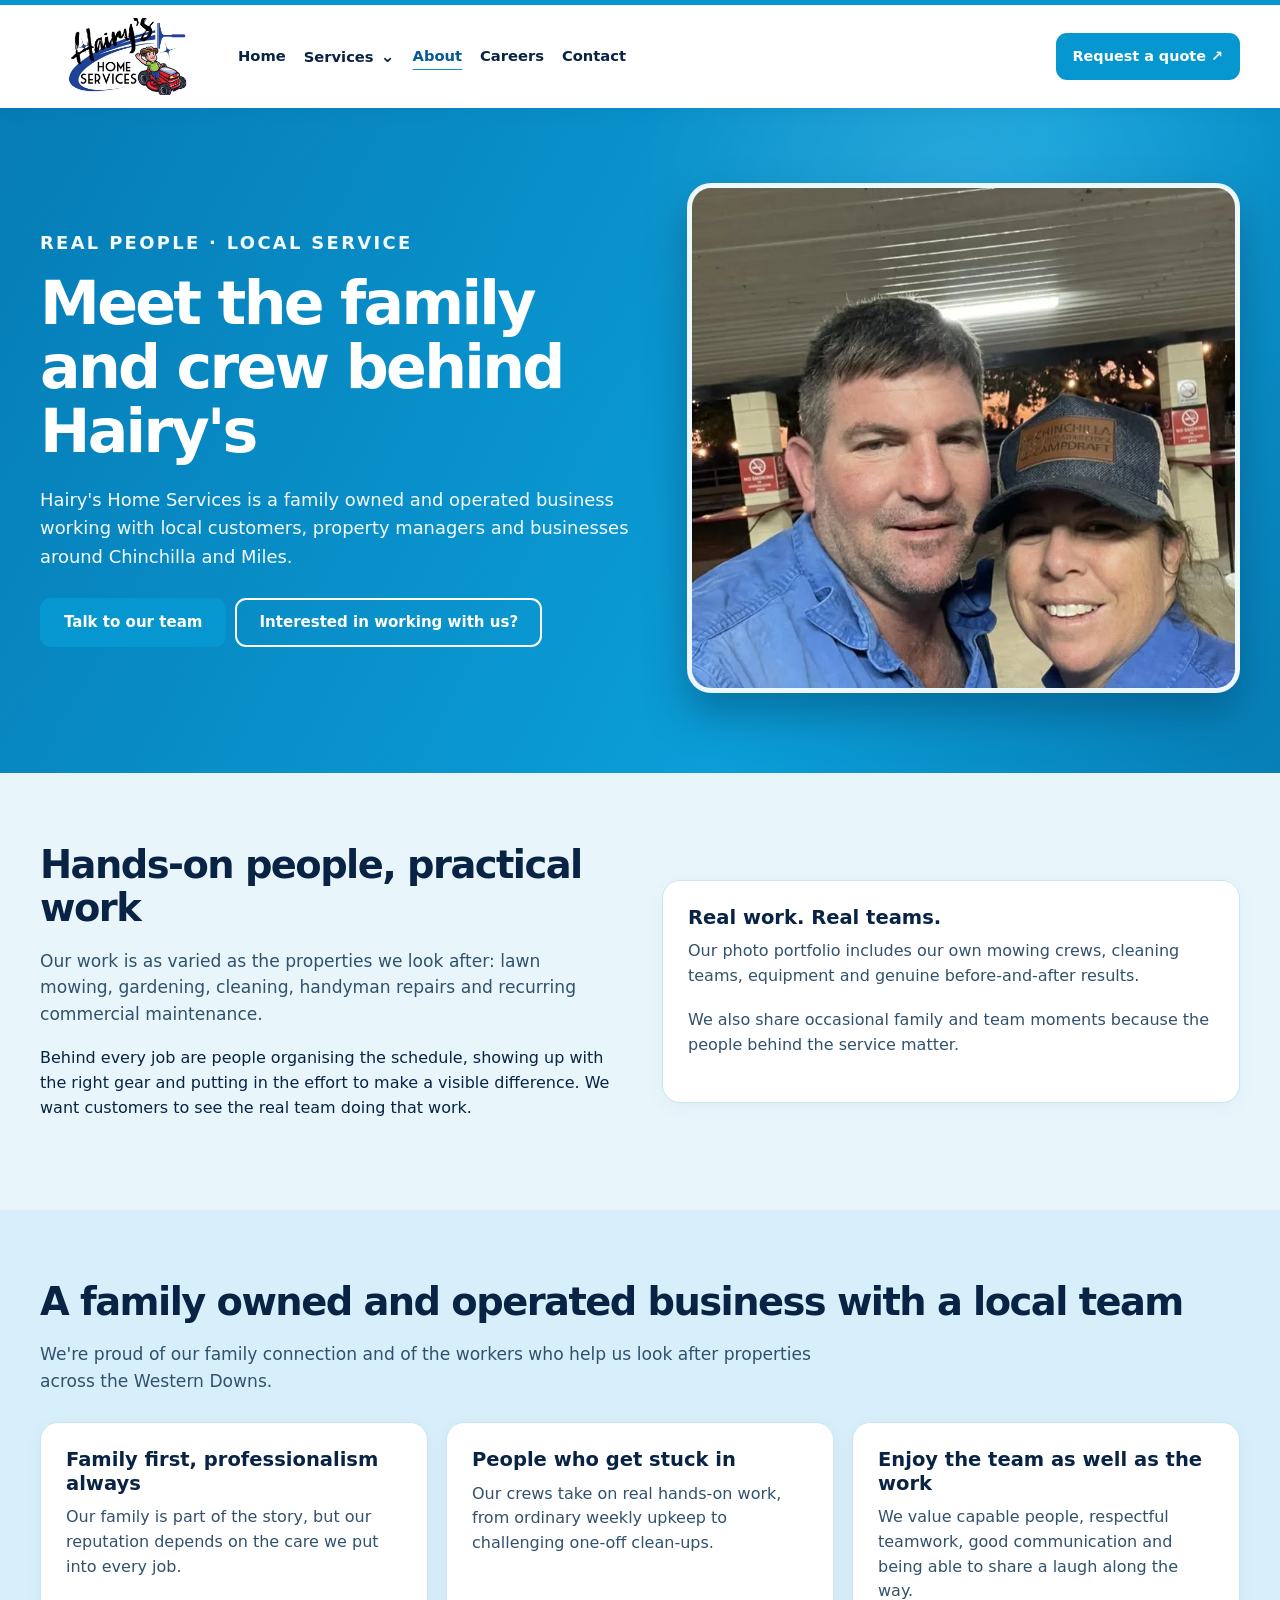
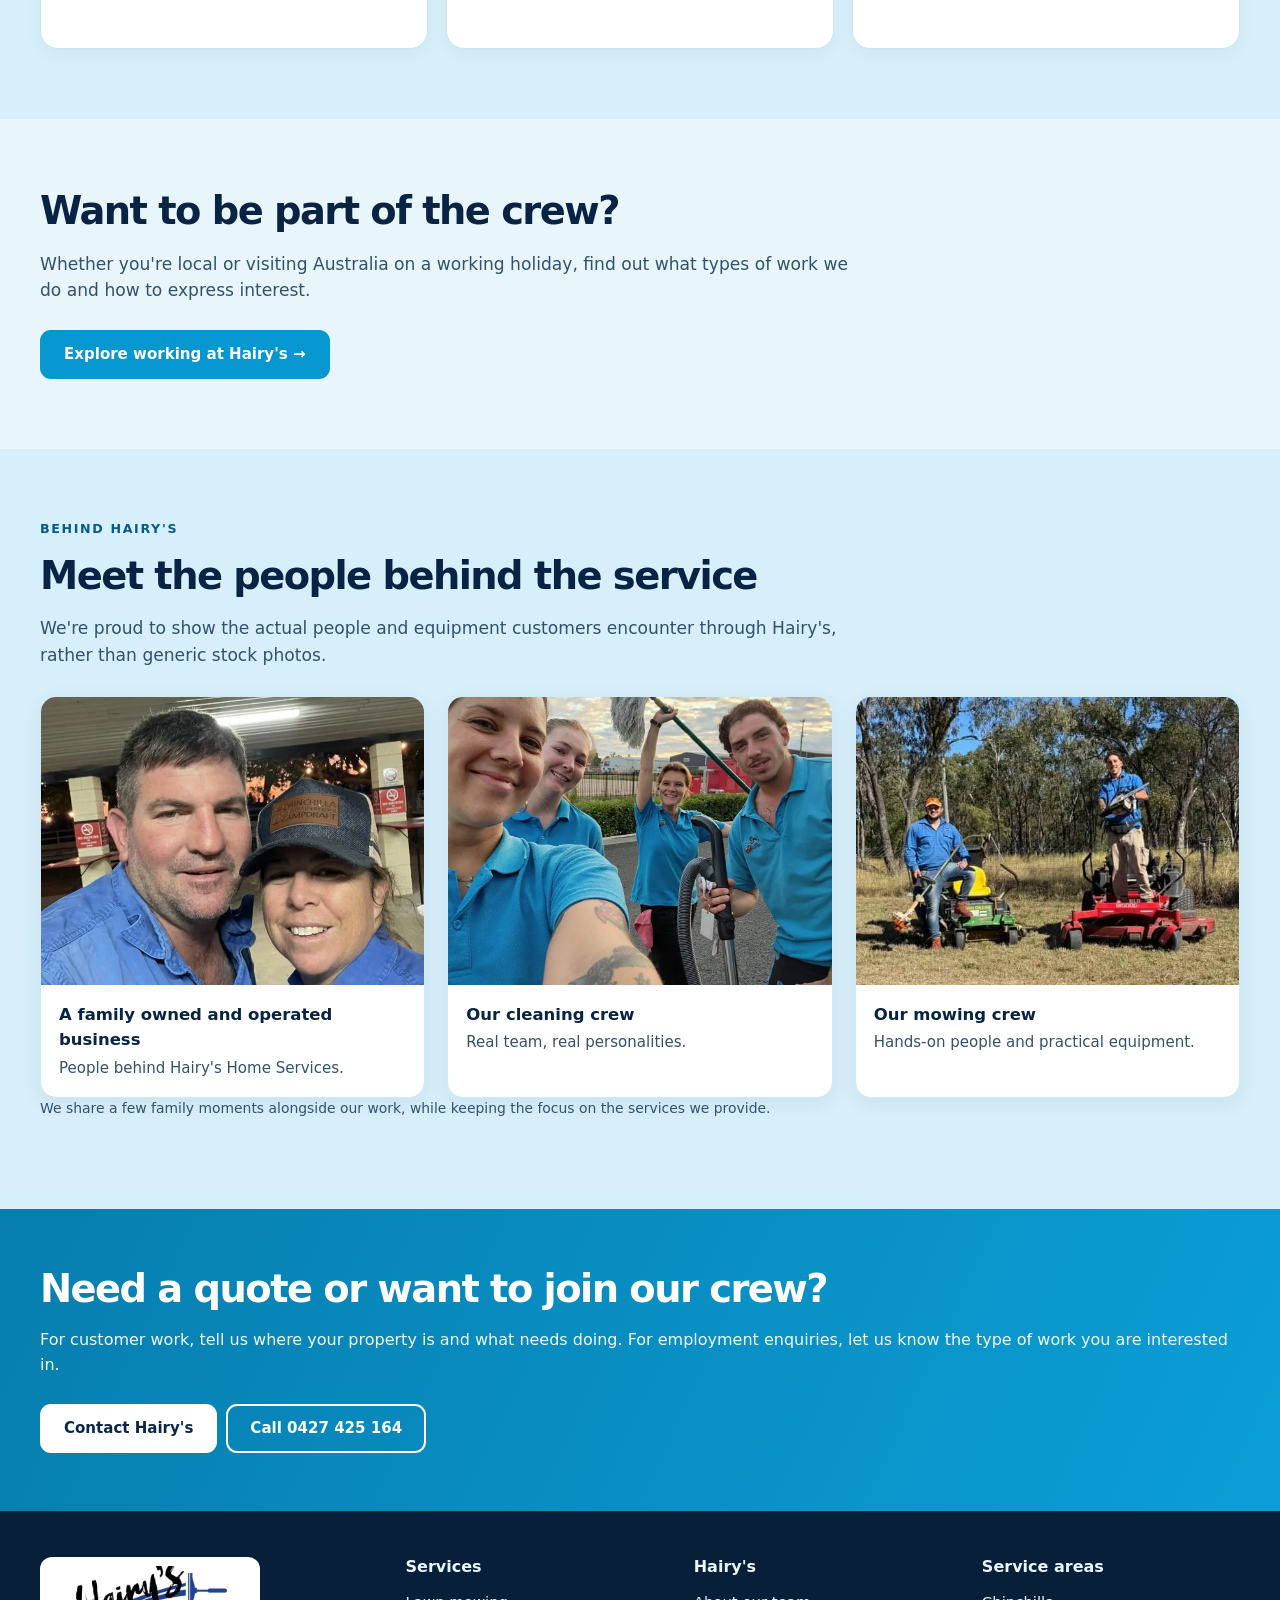
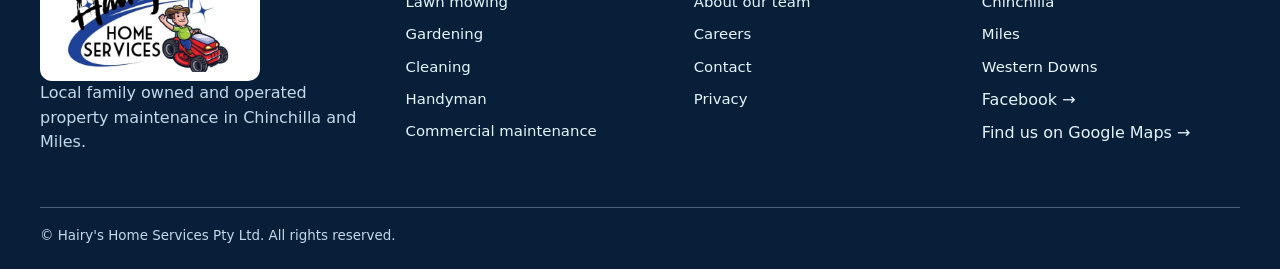
==== commit b3ea2af4: "Update business wording to family owned and operated" ====
--- a/about/index.html
+++ b/about/index.html
@@ -1,6 +1,6 @@
 <!doctype html><html lang="en-AU"><head><meta charset="utf-8"><meta name="viewport" content="width=device-width, initial-scale=1"><title>About Hairy's Home Services | Our Chinchilla Team</title><meta name="description" content="Meet the family and people behind Hairy's Home Services in Chinchilla and Miles. Real mowing, gardening, cleaning and maintenance teams."><meta name="robots" content="index,follow"><link rel="canonical" href="https://hairyshomeservices.com.au/about/"><meta property="og:type" content="website"><meta property="og:title" content="About Hairy's Home Services | Our Chinchilla Team"><meta property="og:description" content="Meet the family and people behind Hairy's Home Services in Chinchilla and Miles. Real mowing, gardening, cleaning and maintenance teams."><meta property="og:url" content="https://hairyshomeservices.com.au/about/"><meta name="theme-color" content="#0797d0"><link rel="stylesheet" href="/assets/style.css"><script type="application/ld+json">{"@context":"https://schema.org","@type":"WebPage","name":"About Hairy's Home Services | Our Chinchilla Team","description":"Meet the family and people behind Hairy's Home Services in Chinchilla and Miles. Real mowing, gardening, cleaning and maintenance teams.","url":"https://hairyshomeservices.com.au/about/"}</script><meta property="og:image" content="https://hairyshomeservices.com.au/assets/images/mowing-team-equipment.webp"></head><body><header class="top"><div class="container nav"><a class="brand-logo" href="/" aria-label="Hairy's Home Services homepage"><img src="/assets/images/logo-hairys.webp" alt="Hairy's Home Services" width="178" height="77"></a><nav class="site-nav" aria-label="Main navigation"><a href="/">Home</a><details><summary>Services</summary><div class="nav-menu">
- <a href="/lawn-mowing-chinchilla/">Lawn mowing</a><a href="/gardening-chinchilla/">Gardening &amp; hedges</a><a href="/cleaning-chinchilla/">Cleaning</a><a href="/handyman-chinchilla/">Handyman</a><a href="/commercial-property-maintenance/">Commercial maintenance</a></div></details><a href="/about/" class="active" aria-current="page">About</a><a href="/careers/">Careers</a><a href="/contact/">Contact</a></nav><div class="nav-actions"><a class="btn quote" href="/contact/">Request a quote ↗</a></div></div></header><main><section class="hero subpage-hero"><div class="container hero-inner"><div class="hero-copy"><p class="eyebrow">Real people · Local service</p><h1>Meet the family and crew behind Hairy's</h1><p>Hairy's Home Services is a family-run business working with local customers, property managers and businesses around Chinchilla and Miles.</p><a class="btn" href="/contact/">Talk to our team</a><a class="btn alt" href="/careers/">Interested in working with us?</a></div><figure class="hero-figure"><img src="/assets/images/team-owners.webp" alt="Two members of Hairy's family team wearing branded workwear" fetchpriority="high" width="900" height="675"></figure></div></section><section class="section"><div class="container split"><div><h2>Hands-on people, practical work</h2><p class="lead">Our work is as varied as the properties we look after: lawn mowing, gardening, cleaning, handyman repairs and recurring commercial maintenance.</p><p>Behind every job are people organising the schedule, showing up with the right gear and putting in the effort to make a visible difference. We want customers to see the real team doing that work.</p></div><div class="card"><h3>Real work. Real teams.</h3><p>Our photo portfolio includes our own mowing crews, cleaning teams, equipment and genuine before-and-after results.</p><p>We also share occasional family and team moments because the people behind the service matter.</p></div></div></section><section class="section tint"><div class="container"><h2>A family-run business with a local team</h2><p class="lead">We're proud of our family connection and of the workers who help us look after properties across the Western Downs.</p><div class="cards"><article class="card"><h3>Family first, professionalism always</h3><p>Our family is part of the story, but our reputation depends on the care we put into every job.</p></article><article class="card"><h3>People who get stuck in</h3><p>Our crews take on real hands-on work, from ordinary weekly upkeep to challenging one-off clean-ups.</p></article><article class="card"><h3>Enjoy the team as well as the work</h3><p>We value capable people, respectful teamwork, good communication and being able to share a laugh along the way.</p></article></div></div></section><section class="section"><div class="container"><h2>Want to be part of the crew?</h2><p class="lead">Whether you're local or visiting Australia on a working holiday, find out what types of work we do and how to express interest.</p><a class="btn" href="/careers/">Explore working at Hairy's →</a></div></section><section class="section tint" id="meet-us"><div class="container"><p class="eyebrow dark">Behind Hairy's</p><h2>Meet the people behind the service</h2><p class="lead">We're proud to show the actual people and equipment customers encounter through Hairy's, rather than generic stock photos.</p><div class="gallery-grid"><figure class="photo-card"><img src="/assets/images/team-owners.webp" alt="Two members of Hairy's Home Services wearing branded uniforms and caps" loading="lazy" width="900" height="675"><figcaption><strong>A family-run business</strong>People behind Hairy's Home Services.</figcaption></figure><figure class="photo-card"><img src="/assets/images/team-cleaners.webp" alt="Hairy's cleaning crew smiling together with cleaning equipment" loading="lazy" width="900" height="675"><figcaption><strong>Our cleaning crew</strong>Real team, real personalities.</figcaption></figure><figure class="photo-card"><img src="/assets/images/mowing-team-equipment.webp" alt="Two members of Hairy's mowing crew posing with their equipment" loading="lazy" width="900" height="675"><figcaption><strong>Our mowing crew</strong>Hands-on people and practical equipment.</figcaption></figure></div><p class="footnote">We share a few family moments alongside our work, while keeping the focus on the services we provide.</p></div></section></main><section class="section contact" id="contact"><div class="container"><h2>Need a quote or want to join our crew?</h2><p>For customer work, tell us where your property is and what needs doing. For employment enquiries, let us know the type of work you are interested in.</p><a class="btn" href="/contact/">Contact Hairy's</a><a class="btn alt" href="tel:+61427425164">Call 0427 425 164</a></div></section><footer class="footer"><div class="container"><div class="footer-top">
-<div class="footer-brand"><a href="/"><img src="/assets/images/logo-hairys.webp" alt="Hairy's Home Services" loading="lazy" width="220" height="115"></a><p>Local family-run property maintenance in Chinchilla and Miles.</p></div>
+ <a href="/lawn-mowing-chinchilla/">Lawn mowing</a><a href="/gardening-chinchilla/">Gardening &amp; hedges</a><a href="/cleaning-chinchilla/">Cleaning</a><a href="/handyman-chinchilla/">Handyman</a><a href="/commercial-property-maintenance/">Commercial maintenance</a></div></details><a href="/about/" class="active" aria-current="page">About</a><a href="/careers/">Careers</a><a href="/contact/">Contact</a></nav><div class="nav-actions"><a class="btn quote" href="/contact/">Request a quote ↗</a></div></div></header><main><section class="hero subpage-hero"><div class="container hero-inner"><div class="hero-copy"><p class="eyebrow">Real people · Local service</p><h1>Meet the family and crew behind Hairy's</h1><p>Hairy's Home Services is a family owned and operated business working with local customers, property managers and businesses around Chinchilla and Miles.</p><a class="btn" href="/contact/">Talk to our team</a><a class="btn alt" href="/careers/">Interested in working with us?</a></div><figure class="hero-figure"><img src="/assets/images/team-owners.webp" alt="Two members of Hairy's family team wearing branded workwear" fetchpriority="high" width="900" height="675"></figure></div></section><section class="section"><div class="container split"><div><h2>Hands-on people, practical work</h2><p class="lead">Our work is as varied as the properties we look after: lawn mowing, gardening, cleaning, handyman repairs and recurring commercial maintenance.</p><p>Behind every job are people organising the schedule, showing up with the right gear and putting in the effort to make a visible difference. We want customers to see the real team doing that work.</p></div><div class="card"><h3>Real work. Real teams.</h3><p>Our photo portfolio includes our own mowing crews, cleaning teams, equipment and genuine before-and-after results.</p><p>We also share occasional family and team moments because the people behind the service matter.</p></div></div></section><section class="section tint"><div class="container"><h2>A family owned and operated business with a local team</h2><p class="lead">We're proud of our family connection and of the workers who help us look after properties across the Western Downs.</p><div class="cards"><article class="card"><h3>Family first, professionalism always</h3><p>Our family is part of the story, but our reputation depends on the care we put into every job.</p></article><article class="card"><h3>People who get stuck in</h3><p>Our crews take on real hands-on work, from ordinary weekly upkeep to challenging one-off clean-ups.</p></article><article class="card"><h3>Enjoy the team as well as the work</h3><p>We value capable people, respectful teamwork, good communication and being able to share a laugh along the way.</p></article></div></div></section><section class="section"><div class="container"><h2>Want to be part of the crew?</h2><p class="lead">Whether you're local or visiting Australia on a working holiday, find out what types of work we do and how to express interest.</p><a class="btn" href="/careers/">Explore working at Hairy's →</a></div></section><section class="section tint" id="meet-us"><div class="container"><p class="eyebrow dark">Behind Hairy's</p><h2>Meet the people behind the service</h2><p class="lead">We're proud to show the actual people and equipment customers encounter through Hairy's, rather than generic stock photos.</p><div class="gallery-grid"><figure class="photo-card"><img src="/assets/images/team-owners.webp" alt="Two members of Hairy's Home Services wearing branded uniforms and caps" loading="lazy" width="900" height="675"><figcaption><strong>A family owned and operated business</strong>People behind Hairy's Home Services.</figcaption></figure><figure class="photo-card"><img src="/assets/images/team-cleaners.webp" alt="Hairy's cleaning crew smiling together with cleaning equipment" loading="lazy" width="900" height="675"><figcaption><strong>Our cleaning crew</strong>Real team, real personalities.</figcaption></figure><figure class="photo-card"><img src="/assets/images/mowing-team-equipment.webp" alt="Two members of Hairy's mowing crew posing with their equipment" loading="lazy" width="900" height="675"><figcaption><strong>Our mowing crew</strong>Hands-on people and practical equipment.</figcaption></figure></div><p class="footnote">We share a few family moments alongside our work, while keeping the focus on the services we provide.</p></div></section></main><section class="section contact" id="contact"><div class="container"><h2>Need a quote or want to join our crew?</h2><p>For customer work, tell us where your property is and what needs doing. For employment enquiries, let us know the type of work you are interested in.</p><a class="btn" href="/contact/">Contact Hairy's</a><a class="btn alt" href="tel:+61427425164">Call 0427 425 164</a></div></section><footer class="footer"><div class="container"><div class="footer-top">
+<div class="footer-brand"><a href="/"><img src="/assets/images/logo-hairys.webp" alt="Hairy's Home Services" loading="lazy" width="220" height="115"></a><p>Local family owned and operated property maintenance in Chinchilla and Miles.</p></div>
 <div><h3>Services</h3><ul><li><a href="/lawn-mowing-chinchilla/">Lawn mowing</a></li><li><a href="/gardening-chinchilla/">Gardening</a></li><li><a href="/cleaning-chinchilla/">Cleaning</a></li><li><a href="/handyman-chinchilla/">Handyman</a></li><li><a href="/commercial-property-maintenance/">Commercial maintenance</a></li></ul></div>
 <div><h3>Hairy's</h3><ul><li><a href="/about/">About our team</a></li><li><a href="/careers/">Careers</a></li><li><a href="/contact/">Contact</a></li><li><a href="/privacy/">Privacy</a></li></ul></div>
 <div><h3>Service areas</h3><ul><li>Chinchilla</li><li>Miles</li><li>Western Downs</li></ul><p><a href="https://www.facebook.com/Hairyshomeservices" target="_blank" rel="noopener">Facebook →</a> <a class="google-social-link" href="https://www.google.com/maps/search/?api=1&amp;query=Hairy%27s%20Home%20Services%20Chinchilla%20QLD&amp;query_place_id=ChIJuXbh9719vmsRwkrC1QKnAt4" target="_blank" rel="noopener noreferrer">Find us on Google Maps →</a></p></div></div><div class="footer-bottom">© Hairy's Home Services Pty Ltd. All rights reserved.</div></div></footer></body></html>
